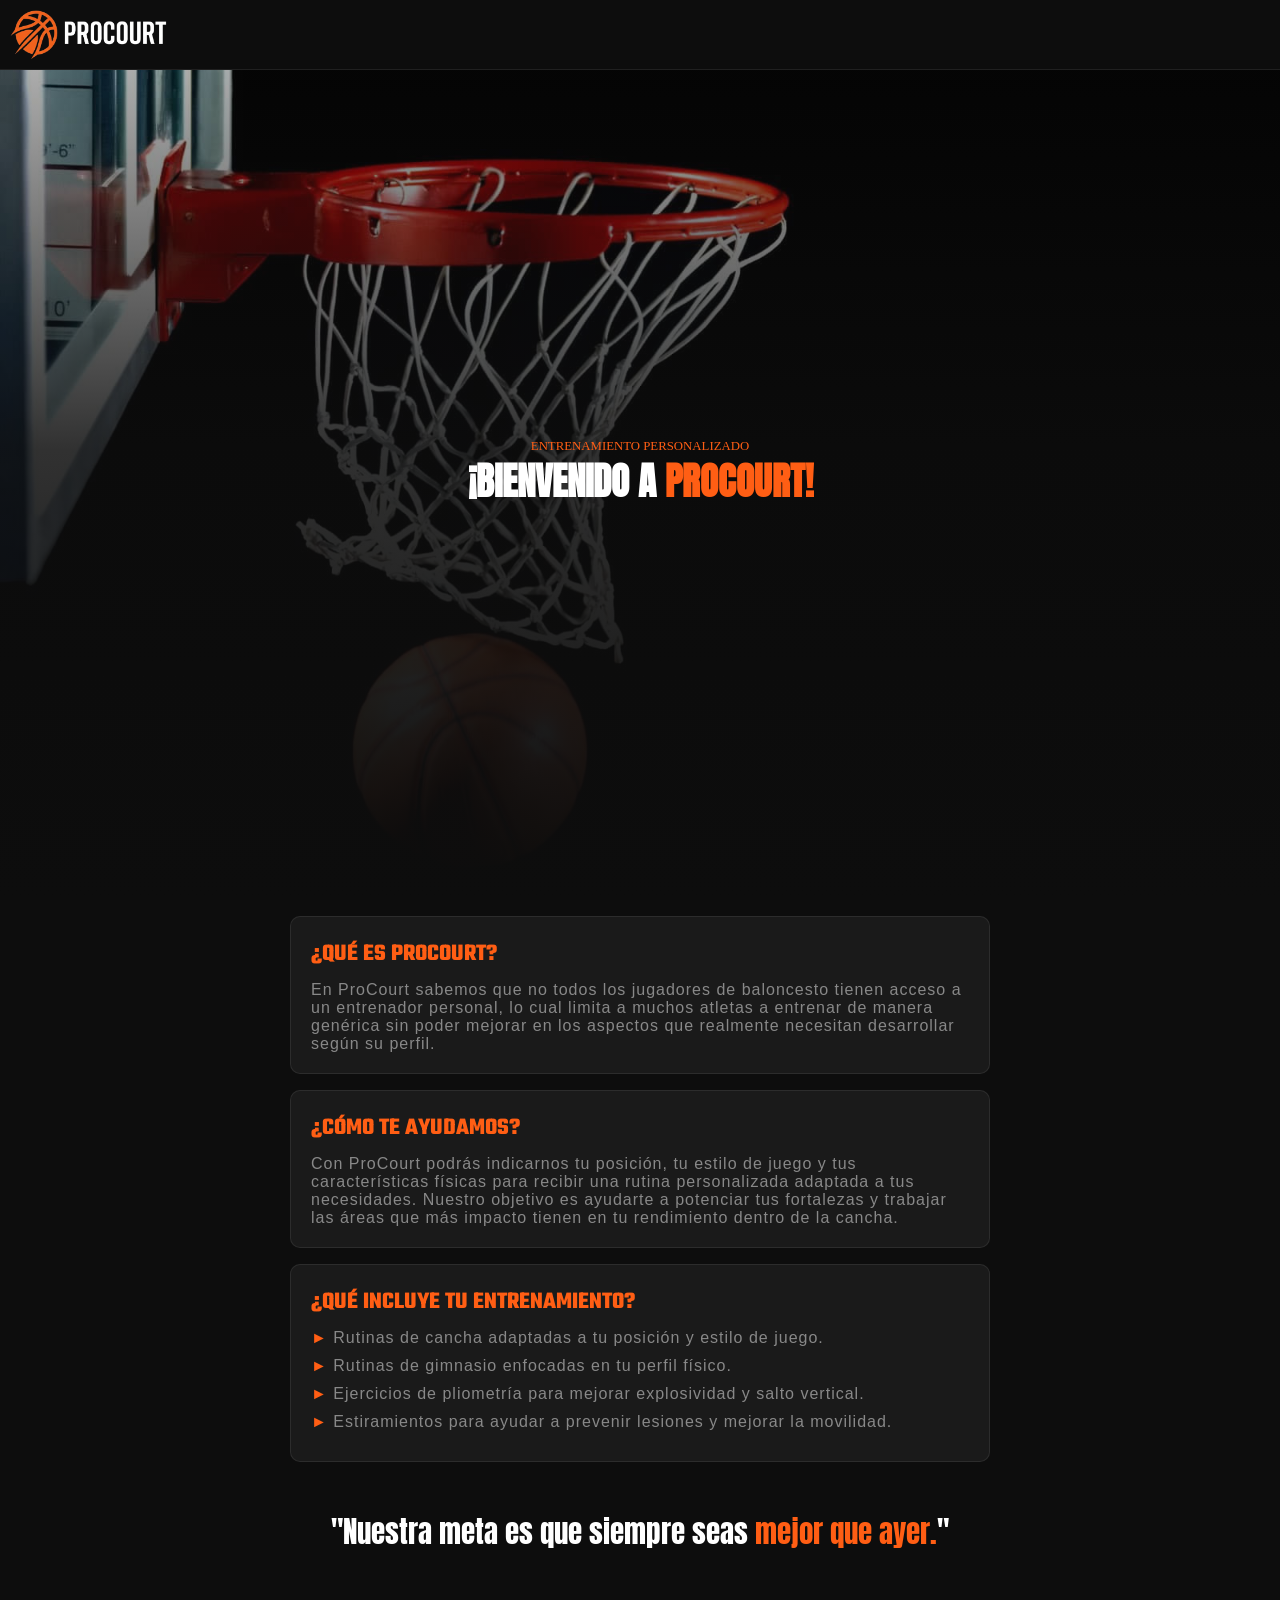
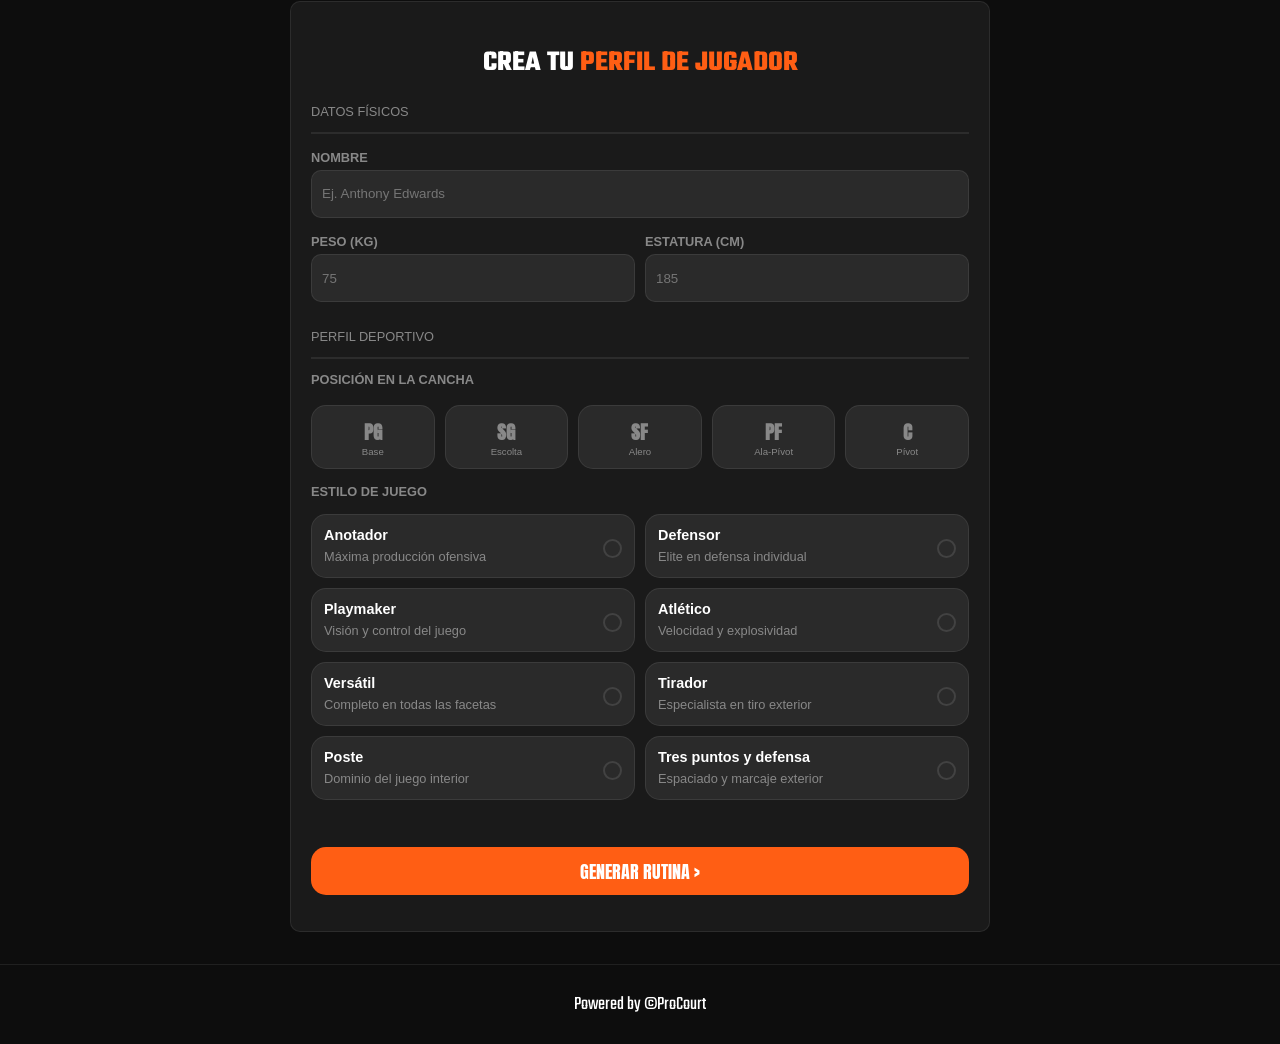
==== index.html @ b19e7643 "Feat: Diseño y responsive mejorado" ====
<!doctype html>
<html lang="es">
  <head>
    <meta charset="UTF-8" />
    <meta name="viewport" content="width=device-width, initial-scale=1.0" />
    <meta
      name="description"
      content="ProCourt genera rutinas personalizadas para jugadores de baloncesto según su posición, estilo de juego y características físicas."
    />
    <link rel="stylesheet" href="./css/styles.css" />
    <link rel="preconnect" href="https://fonts.googleapis.com" />
    <link rel="preconnect" href="https://fonts.gstatic.com" crossorigin />
    <link
      href="https://fonts.googleapis.com/css2?family=Anton&family=Poppins:wght@400;500;700&family=Teko:wght@500;700&display=swap"
      rel="stylesheet"
    />
    <title>ProCourt</title>
  </head>
  <body>
    <header>
      <a href="index.html"
        ><img
          src="./assets/Logo/ProCourtLogo.png"
          alt="Logo oficial de ProCourt"
          id="logo"
      /></a>
    </header>
    <main>
      <div class="hero">
        <span class="orange titulo">ENTRENAMIENTO PERSONALIZADO</span>
        <h1>¡BIENVENIDO A <span class="orange">PROCOURT!</span></h1>
      </div>
      <article class="caracteristicas">
        <h2 class="orange">¿QUÉ ES PROCOURT?</h2>
        <p>
          En ProCourt sabemos que no todos los jugadores de baloncesto tienen
          acceso a un entrenador personal, lo cual limita a muchos atletas a
          entrenar de manera genérica sin poder mejorar en los aspectos que
          realmente necesitan desarrollar según su perfil.
        </p>
      </article>
      <article class="caracteristicas">
        <h2 class="orange">¿CÓMO TE AYUDAMOS?</h2>
        <p>
          Con ProCourt podrás indicarnos tu posición, tu estilo de juego y tus
          características físicas para recibir una rutina personalizada adaptada
          a tus necesidades. Nuestro objetivo es ayudarte a potenciar tus
          fortalezas y trabajar las áreas que más impacto tienen en tu
          rendimiento dentro de la cancha.
        </p>
      </article>
      <article class="caracteristicas">
        <h2 class="orange">¿QUÉ INCLUYE TU ENTRENAMIENTO?</h2>
        <ul class="lista-ventajas">
          <li>Rutinas de cancha adaptadas a tu posición y estilo de juego.</li>
          <li>Rutinas de gimnasio enfocadas en tu perfil físico.</li>
          <li>
            Ejercicios de pliometría para mejorar explosividad y salto vertical.
          </li>
          <li>
            Estiramientos para ayudar a prevenir lesiones y mejorar la
            movilidad.
          </li>
        </ul>
      </article>
      <p class="frase-motivadora">
        "Nuestra meta es que siempre seas
        <span class="orange">mejor que ayer.</span>"
      </p>
      <form class="crear-perfil">
        <h3>CREA TU <span class="orange">PERFIL DE JUGADOR</span></h3>
        <p class="legend">DATOS FÍSICOS</p>
        <hr />
        <fieldset id="datos-fisicos">
          <label class="label-datos" id="nombre"
            ><span>NOMBRE</span>
            <input
              type="text"
              placeholder="Ej. Anthony Edwards"
              id="nombre_jugador"
              name="nombre_jugador"
              class="input-datos"
              required
          /></label>

          <label class="label-datos"
            ><span>PESO (KG)</span>
            <input
              type="number"
              placeholder="75"
              id="peso_jugador"
              name="peso_jugador"
              min="30"
              max="200"
              class="input-datos"
              required
          /></label>
          <label class="label-datos"
            ><span>ESTATURA (CM)</span>
            <input
              type="number"
              placeholder="185"
              id="estatura_jugador"
              name="estatura_jugador"
              min="130"
              max="250"
              class="input-datos"
              required
          /></label>
        </fieldset>
        <p class="legend">PERFIL DEPORTIVO</p>
        <hr />
        <fieldset id="perfil-deportivo">
          <legend class="label-datos">POSICIÓN EN LA CANCHA</legend>
          <div class="posiciones">
            <label class="posicion-input">
              <span class="iniciales">PG</span>
              <span class="nombre_posicion">Base</span>
              <input
                type="radio"
                name="posicion-cancha"
                id="base"
                value="base"
                required
              />
            </label>
            <label class="posicion-input">
              <span class="iniciales">SG</span>
              <span class="nombre_posicion">Escolta</span>
              <input
                type="radio"
                name="posicion-cancha"
                id="escolta"
                value="escolta"
              />
            </label>
            <label class="posicion-input">
              <span class="iniciales">SF</span>
              <span class="nombre_posicion">Alero</span>
              <input
                type="radio"
                name="posicion-cancha"
                id="alero"
                value="alero"
              />
            </label>
            <label class="posicion-input">
              <span class="iniciales">PF</span>
              <span class="nombre_posicion">Ala-Pívot</span>
              <input
                type="radio"
                name="posicion-cancha"
                id="ala-pivot"
                value="ala-pivot"
              />
            </label>
            <label class="posicion-input">
              <span class="iniciales">C</span>
              <span class="nombre_posicion">Pívot</span>
              <input
                type="radio"
                name="posicion-cancha"
                id="pivot"
                value="pivot"
              />
            </label>
          </div>

          <p class="label-datos">ESTILO DE JUEGO</p>
          <div class="estilo-juego">
            <label class="estilo-input">
              <span class="estilo">Anotador</span>
              <span class="descripcion_estilo">Máxima producción ofensiva</span>
              <input
                type="radio"
                name="estilo-jugador"
                id="anotador"
                value="anotador"
                required
              />
            </label>
            <label class="estilo-input">
              <span class="estilo">Defensor</span>
              <span class="descripcion_estilo"
                >Elite en defensa individual</span
              >
              <input
                type="radio"
                name="estilo-jugador"
                id="defensor"
                value="defensor"
              />
            </label>
            <label class="estilo-input">
              <span class="estilo">Playmaker</span>
              <span class="descripcion_estilo">Visión y control del juego</span>
              <input
                type="radio"
                name="estilo-jugador"
                id="playmaker"
                value="playmaker"
              />
            </label>
            <label class="estilo-input">
              <span class="estilo">Atlético</span>
              <span class="descripcion_estilo">Velocidad y explosividad</span>
              <input
                type="radio"
                name="estilo-jugador"
                id="atletico"
                value="atletico"
              />
            </label>
            <label class="estilo-input">
              <span class="estilo">Versátil</span>
              <span class="descripcion_estilo"
                >Completo en todas las facetas</span
              >
              <input
                type="radio"
                name="estilo-jugador"
                id="versatil"
                value="versatil"
              />
            </label>
            <label class="estilo-input">
              <span class="estilo">Tirador</span>
              <span class="descripcion_estilo"
                >Especialista en tiro exterior</span
              >
              <input
                type="radio"
                name="estilo-jugador"
                id="tirador"
                value="tirador"
              />
            </label>
            <label class="estilo-input">
              <span class="estilo">Poste</span>
              <span class="descripcion_estilo">Dominio del juego interior</span>
              <input
                type="radio"
                name="estilo-jugador"
                id="poste"
                value="poste"
              />
            </label>
            <label class="estilo-input">
              <span class="estilo">Tres puntos y defensa</span>
              <span class="descripcion_estilo"
                >Espaciado y marcaje exterior</span
              >
              <input
                type="radio"
                name="estilo-jugador"
                id="tripleydef"
                value="tripleydef"
              />
            </label>
          </div>
        </fieldset>
        <button class="submit-btn" type="submit">GENERAR RUTINA ></button>
      </form>
    </main>
    <footer>
      <span id="copy">Powered by &copy;ProCourt</span>
    </footer>
  </body>
</html>
---- css/styles.css ----
*{
    box-sizing: border-box;
    margin: 0;
    padding: 0;
}
:root{
    --naranja: #FF5E14;
    --tarjetas-fondos: #1A1A1A;
    --color-texto: #888888;
    --color-fondo: #0D0D0D;
    --color-bordes: rgba(255, 255, 255, 0.08);
    --color-sombras: rgba(194, 60, 0, 0.35);
    --color-borde-naranja: #C23C00;
    --fondo-inputs: #2A2A2A;
    --fonts-titulos: "Anton", sans-serif;
    --borde-redondeado: 10px;
    --borde-redondeado-inputs: 15px;
    --fonts-subtitulos: "Teko", sans-serif;
    --fonts-textos: Arial, sans-serif;
    --input-seleccionado: rgba(194, 60, 0, 0.1);
}
body{
    background: var(--color-fondo);
}
header{
    height: 70px;
    padding: 10px;
    border-bottom: 1px solid var(--color-bordes);
    display: flex;
    position: fixed;
    background: var(--color-fondo);
    width: 100vw;
    z-index: 100;
}
#logo{
    height: 100%;
}
.orange{
    color: var(--naranja);
}
.titulo{
    margin-top: 3rem;
    display: block;
    font-size: 0.8rem;
    text-align: center;
}
.hero{
    height: 100vh;
    background:
        linear-gradient(
            to bottom,
            rgba(13,13,13,.25),
            rgba(13,13,13,.85),
            #0D0D0D
        ),
        url("../assets/Fondo/fondo.jpg");
    background-size:cover;
    background-position:center;
    background-repeat:no-repeat;
    display:flex;
    justify-content: center;
    align-items:center;
    flex-flow: column;
    border: none;
}
h1{
    font-family: var(--fonts-titulos);
    color: white;
    font-size: 2.3rem;
}
.caracteristicas, .crear-perfil{
    width: 90vw;
    height: auto;
    padding: 20px;
    background: var(--tarjetas-fondos);
    margin: 1rem auto;
    border-radius: var(--borde-redondeado);
    border: 1px solid var(--color-bordes);
    color: var(--color-texto);
}
.caracteristicas p, li{
    letter-spacing: 1px;
    font-family: var(--fonts-textos);
}
.crear-perfil{
    margin-bottom: 2rem;
}
h2, h3{
    font-family: var(--fonts-subtitulos);
    margin-bottom: 10px;
    color: white;
}
.lista-ventajas{
    list-style: none;
}
.lista-ventajas li{
    margin: 10px auto;
}
.lista-ventajas li::before{
    content: " ► ";
    color: var(--naranja);
}
.frase-motivadora{
    font-family: var(--fonts-titulos);
    color: white;
    text-align: center;
    font-size: 1.8rem;
    margin: 3rem auto;
}
form h3{
    margin: 20px auto;
    font-size: 1.8rem;
    text-align: center;
}
form{
    font-family: var(--fonts-textos);
}
.legend{
    font-size: 0.8rem;
}
hr{
    border: 0.3px solid var(--color-bordes);
    margin: 0.8rem 0;
}
#datos-fisicos{
    border: none;
    display: grid;
    grid-template-columns: repeat(2, 1fr);
    gap: 10px;
    margin-bottom: 1.5rem;
}
.label-datos{
    display: flex;
    flex-flow: column;
    gap: 5px;
    margin: 0.2rem 0;
}
#nombre{
    grid-column: 1/-1;
}
.label-datos span, .label-datos{
    font-weight: bold;
    font-size: 0.8rem;
}
.input-datos{
    height:3rem;
    padding: 10px;
    border-radius: var(--borde-redondeado);
    background: var(--fondo-inputs);
    border: 1px solid var(--color-bordes);
}
.input-datos:focus{
    border: 1.5px solid var(--color-borde-naranja);
    outline: none;
    box-shadow: 0 0 15px var(--color-sombras);
}
#perfil-deportivo{
    border: none;
}
.posiciones{
    display: grid;
    grid-template-columns: repeat(5, 1fr);
    gap: 10px;
    margin: 15px 0;
}
.posicion-input{
    display: flex;
    flex-flow: column nowrap;
    height: 4rem;
    background: var(--fondo-inputs);
    justify-content: center;
    align-items: center;
    border-radius: var(--borde-redondeado-inputs);
    border: 1px solid var(--color-bordes);
    cursor: pointer;
}
.posicion-input:has(input:checked){
    color: var(--naranja);
    background: var(--input-seleccionado);
    border: 1px solid var(--color-borde-naranja);
    transition: background 0.3s, color 0.3s, box-shadow 0.3s;
}
.posicion-input input, .estilo-input input{
    position: absolute;
    top: 0;
    left: 0;
    width: 100%;
    height: 100%;
    appearance: none;
    -webkit-appearance: none;
    -moz-appearance: none;
    border: none;
    outline: none;
    background: transparent;
    box-shadow: none;
    margin: 0;
    padding: 0;
    cursor: pointer;
}
.iniciales{
    font-family: var(--fonts-titulos);
    font-weight: bold;
    font-size: 1.2rem;
}
.nombre_posicion{
    font-size: 0.6rem;
}
.estilo-juego{
    margin: 15px 0;
    display: grid;
    grid-template-columns: 1fr;
    gap: 10px;
}
@media (hover:hover) and (pointer: fine){
    .posicion-input:hover{
        border: 1px solid var(--color-borde-naranja);
        box-shadow: 0 0 15px var(--color-sombras);
    }
    .estilo-input:hover{
        border: 1px solid var(--color-borde-naranja);
        box-shadow: 0 0 15px var(--color-sombras);
    }
    .submit-btn:hover{
        transform: translateY(-3px);
        box-shadow: 0 0 30px var(--color-sombras);
    }
    .submit-btn:disabled{
        opacity:.5;
        cursor:not-allowed;
        box-shadow:none;
    }
}
.estilo-input{
    height: 4rem;
    display: flex;
    flex-flow: column;
    padding: 12px;
    background: var(--fondo-inputs);
    border-radius: var(--borde-redondeado-inputs);
    border: 1px solid var(--color-bordes);
    position: relative;
}
.estilo-input::after{
    content: "";
    position: absolute;
    align-self: flex-end;
    top: 38%;
    width: 15px;
    height: 15px;
    background: transparent;
    border: 2px solid #424242;
    border-radius: 50%;
}
.estilo-input:has(input:checked)::after{
    content: "";
    width: 10px;
    height: 10px;
    background: radial-gradient(white, var(--naranja) );
    border-radius: 50%;
    border: 5px solid var(--naranja);
}
.estilo-input:has(input:checked){
    background: var(--input-seleccionado);
    border: 1px solid var(--color-borde-naranja);
    .estilo{
        color: var(--naranja);
    }
    transition: background 0.3s, color 0.3s, border 0.3s;
}
.estilo{
    color: white;
    font-weight: bold;
    margin-bottom: 6px;
    font-size: 0.9rem;
}
.descripcion_estilo{
    font-size: 0.8rem;
}
.submit-btn{
    margin: 2rem 0 1rem;
    width: 100%;
    height: 3rem;
    border-radius: var(--borde-redondeado-inputs);
    background: var(--naranja);
    outline: none;
    border: none;
    font-family: var(--fonts-titulos);
    font-size: 1.1rem;
    color: white;
    transition: transform 0.3s, box-shadow 0.3s;
}
.submit-btn:active{
    background-color: var(--color-sombras);
    transform: scale(0.98);
    box-shadow: 0 0 50px var(--color-sombras);
}
.submit-btn:focus-visible{
    outline:2px solid #FF5E14;
    outline-offset:2px;
}
footer{
    height: 5rem;
    display: flex;
    border-top: 1px solid var(--color-bordes);
    justify-content: center;
    align-items: center;
    color: white;
    font-family: var(--fonts-subtitulos);
    font-size: 1.2rem;
}
@media (max-width: 395px){
    form h3{
        font-size: 1.6rem;
    }
}
@media (min-width: 768px){
    .estilo-juego{
        grid-template-columns: repeat(2, 1fr);
    }
}
@media (min-width: 1024px){
    .caracteristicas, .crear-perfil{
        width: min(90%, 700px);
    }
}
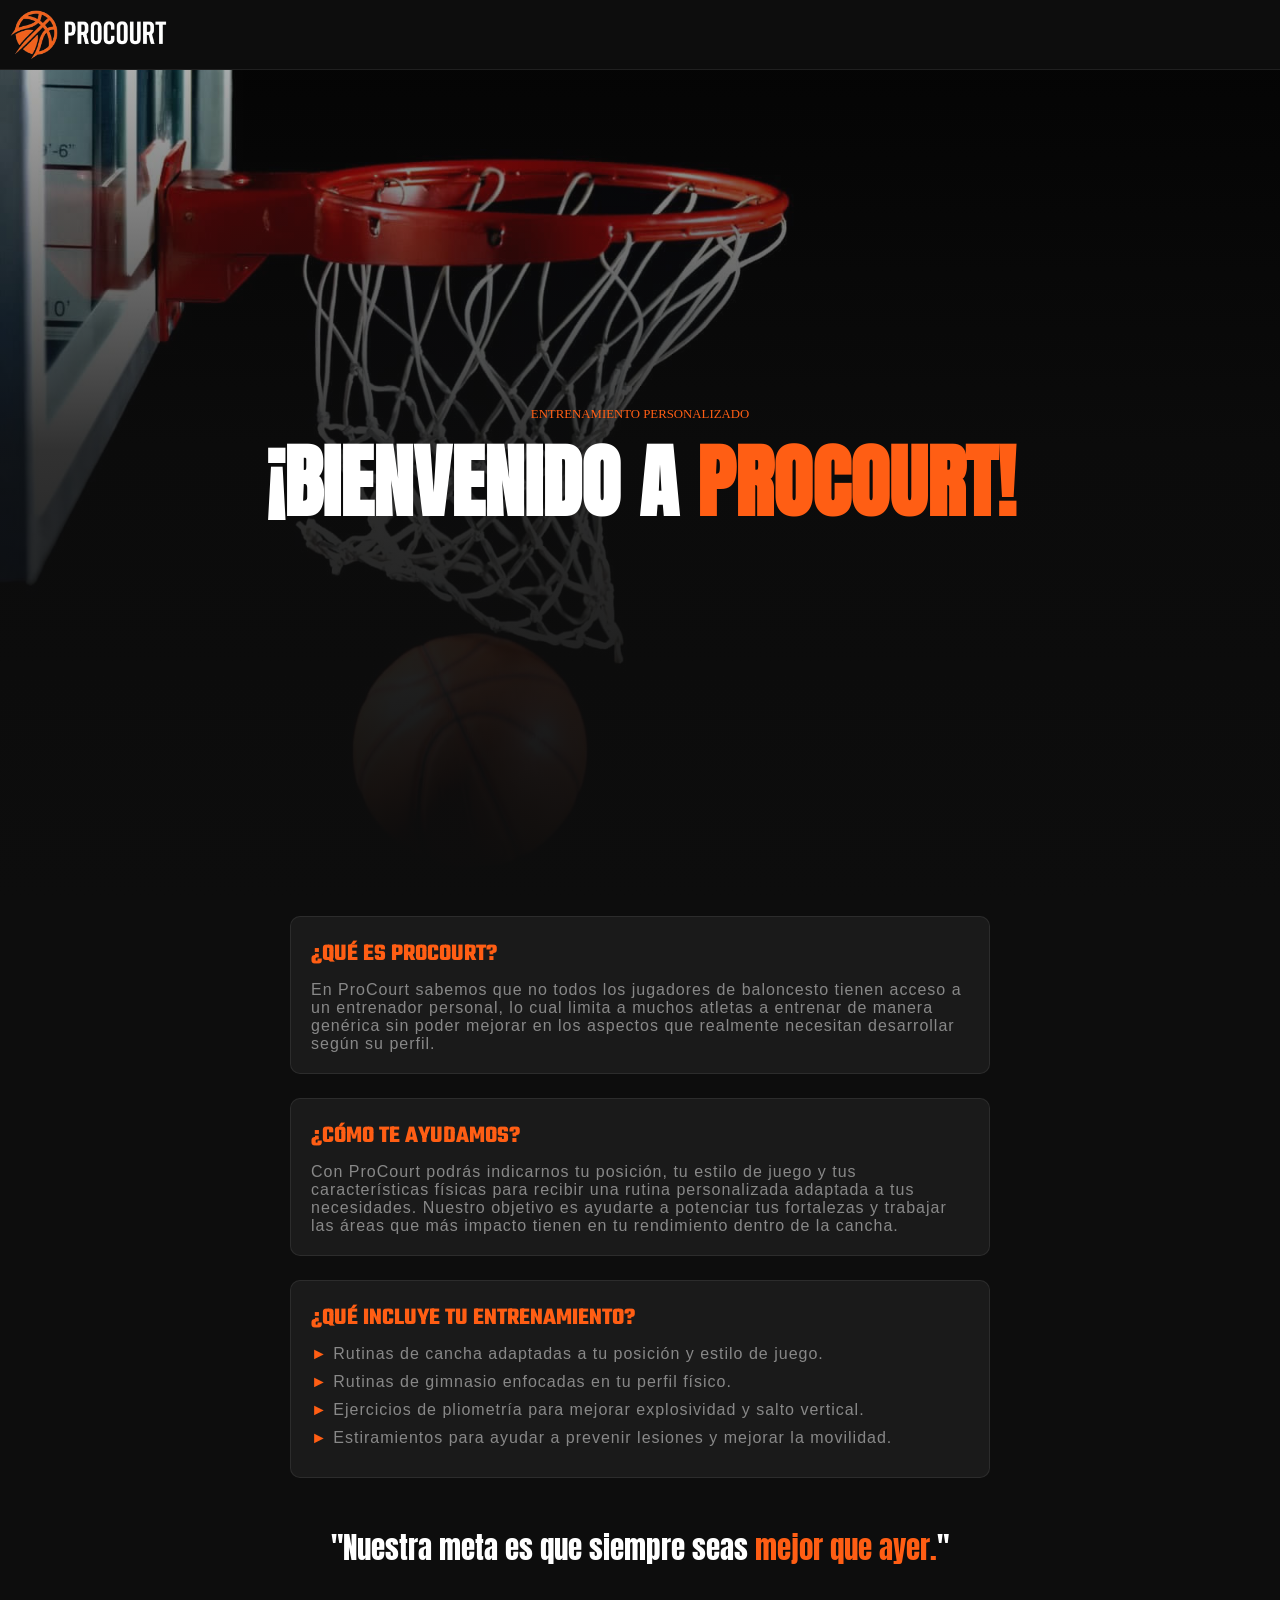
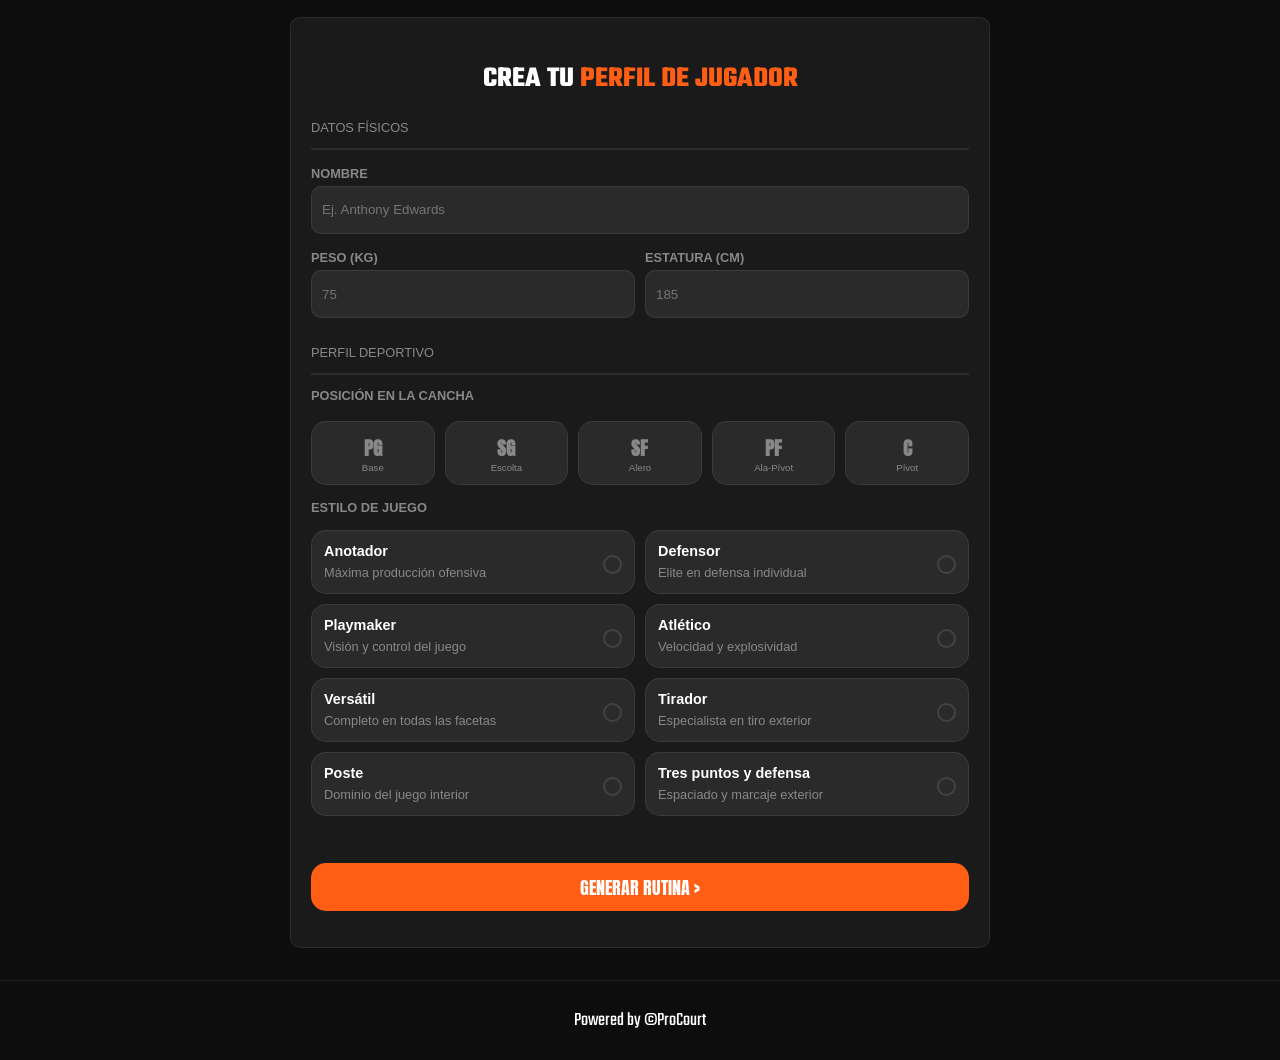
==== commit 1b743cd2: "Bug fix" ====
--- a/index.html
+++ b/index.html
@@ -266,4 +266,4 @@
       <span id="copy">Powered by &copy;ProCourt</span>
     </footer>
   </body>
-</html>
+</html>
--- a/css/styles.css
+++ b/css/styles.css
@@ -73,7 +73,7 @@
     height: auto;
     padding: 20px;
     background: var(--tarjetas-fondos);
-    margin: 1rem auto;
+    margin: 1rem auto 1.5rem;
     border-radius: var(--borde-redondeado);
     border: 1px solid var(--color-bordes);
     color: var(--color-texto);
@@ -173,6 +173,7 @@
     border-radius: var(--borde-redondeado-inputs);
     border: 1px solid var(--color-bordes);
     cursor: pointer;
+    position: relative;
 }
 .posicion-input:has(input:checked){
     color: var(--naranja);
@@ -185,7 +186,7 @@
     top: 0;
     left: 0;
     width: 100%;
-    height: 100%;
+    height: 4rem;
     appearance: none;
     -webkit-appearance: none;
     -moz-appearance: none;
@@ -322,4 +323,7 @@
     .caracteristicas, .crear-perfil{
         width: min(90%, 700px);
     }
+    h1{
+        font-size: 5rem;
+    }
 }
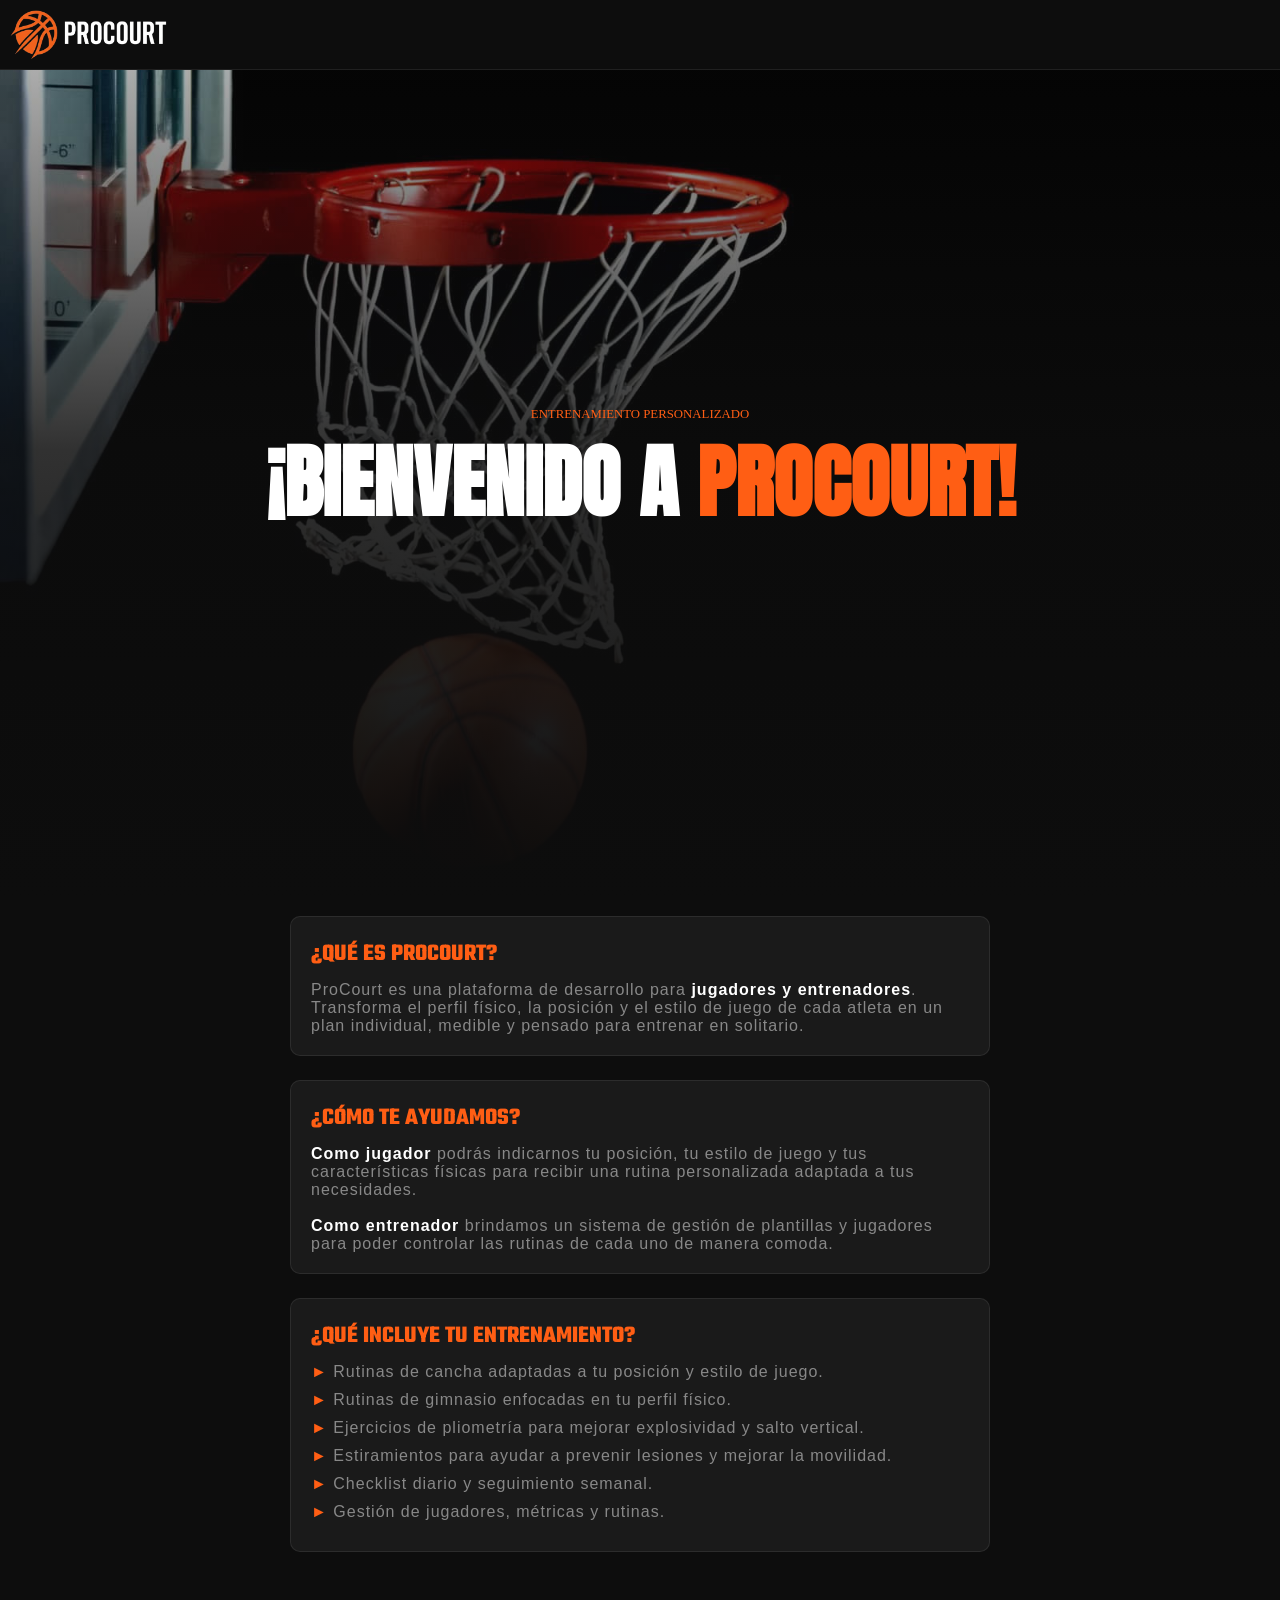
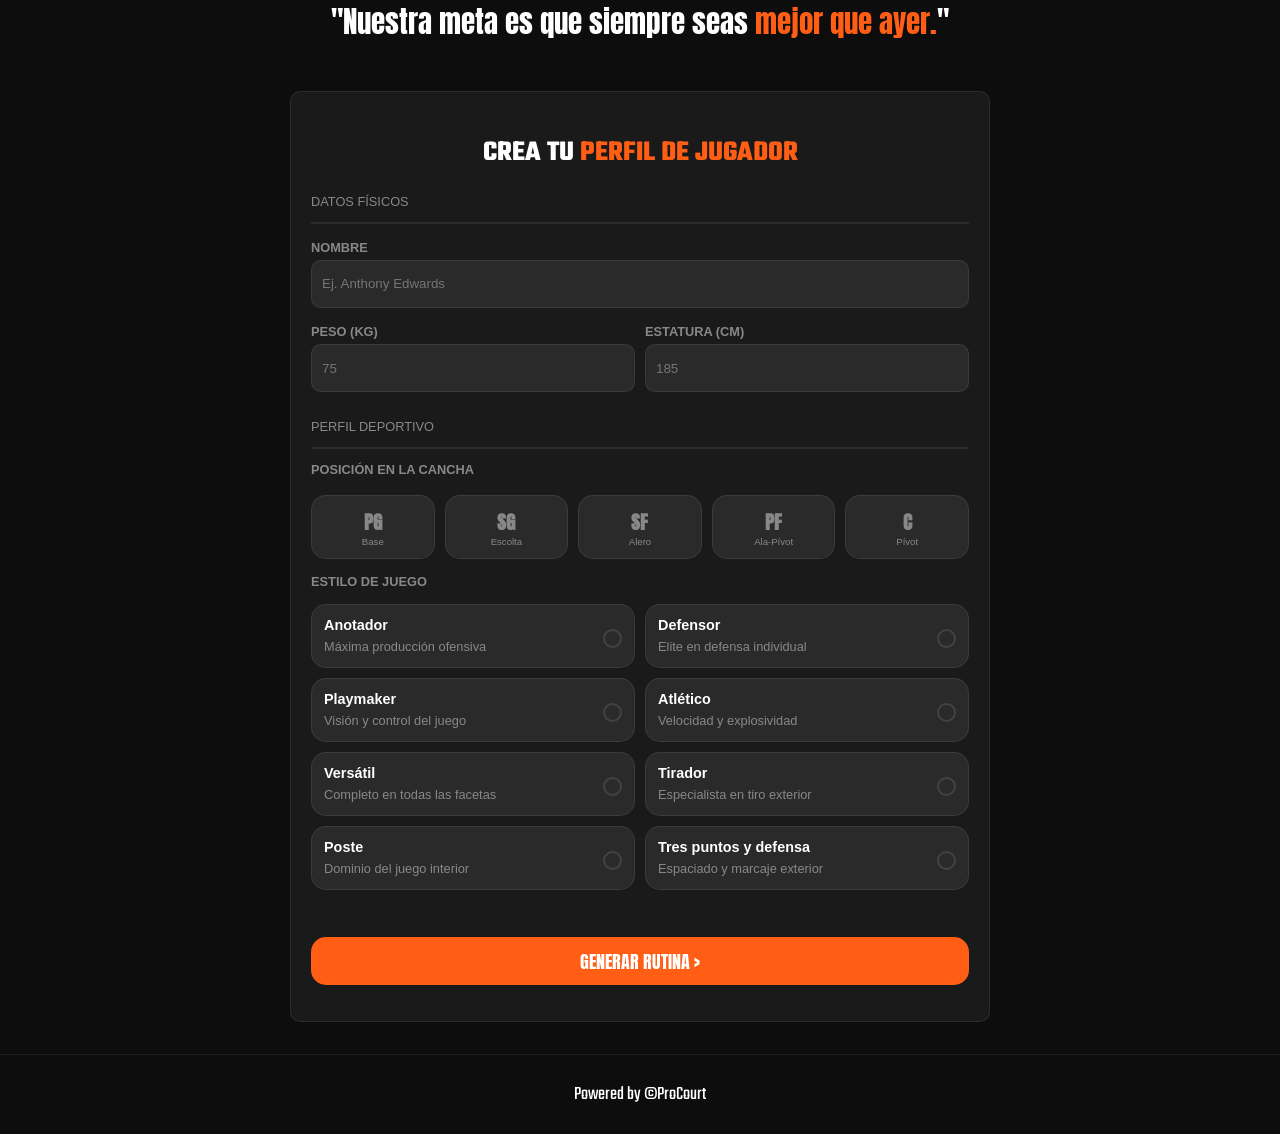
==== commit b4d7ef4e: "Cambios menores" ====
--- a/index.html
+++ b/index.html
@@ -33,20 +33,18 @@
       <article class="caracteristicas">
         <h2 class="orange">¿QUÉ ES PROCOURT?</h2>
         <p>
-          En ProCourt sabemos que no todos los jugadores de baloncesto tienen
-          acceso a un entrenador personal, lo cual limita a muchos atletas a
-          entrenar de manera genérica sin poder mejorar en los aspectos que
-          realmente necesitan desarrollar según su perfil.
+          ProCourt es una plataforma de desarrollo para <strong class="white">jugadores y entrenadores</strong>. Transforma el perfil físico, la posición y el estilo de juego de cada atleta en un plan individual, medible y pensado para entrenar en solitario.
         </p>
       </article>
       <article class="caracteristicas">
         <h2 class="orange">¿CÓMO TE AYUDAMOS?</h2>
         <p>
-          Con ProCourt podrás indicarnos tu posición, tu estilo de juego y tus
+          <strong class="white">Como jugador</strong> podrás indicarnos tu posición, tu estilo de juego y tus
           características físicas para recibir una rutina personalizada adaptada
-          a tus necesidades. Nuestro objetivo es ayudarte a potenciar tus
-          fortalezas y trabajar las áreas que más impacto tienen en tu
-          rendimiento dentro de la cancha.
+          a tus necesidades.
+          <br>
+          <br>
+          <strong class="white">Como entrenador</strong> brindamos un sistema de gestión de plantillas y jugadores para poder controlar las rutinas de cada uno de manera comoda.
         </p>
       </article>
       <article class="caracteristicas">
@@ -60,6 +58,12 @@
           <li>
             Estiramientos para ayudar a prevenir lesiones y mejorar la
             movilidad.
+          </li>
+          <li>
+            Checklist diario y seguimiento semanal.
+          </li>
+          <li>
+            Gestión de jugadores, métricas y rutinas.
           </li>
         </ul>
       </article>
--- a/css/styles.css
+++ b/css/styles.css
@@ -32,11 +32,22 @@
     width: 100vw;
     z-index: 100;
 }
+input::-webkit-outer-spin-button,input::-webkit-inner-spin-button{
+    -webkit-appearance:none;
+    margin:0;
+}
+    
+input[type=number]{
+    -moz-appearance:textfield;
+}
 #logo{
     height: 100%;
 }
 .orange{
     color: var(--naranja);
+}
+.white{
+    color: white;
 }
 .titulo{
     margin-top: 3rem;
@@ -148,6 +159,7 @@
     border-radius: var(--borde-redondeado);
     background: var(--fondo-inputs);
     border: 1px solid var(--color-bordes);
+    color: white;
 }
 .input-datos:focus{
     border: 1.5px solid var(--color-borde-naranja);
@@ -326,4 +338,4 @@
     h1{
         font-size: 5rem;
     }
-}+}
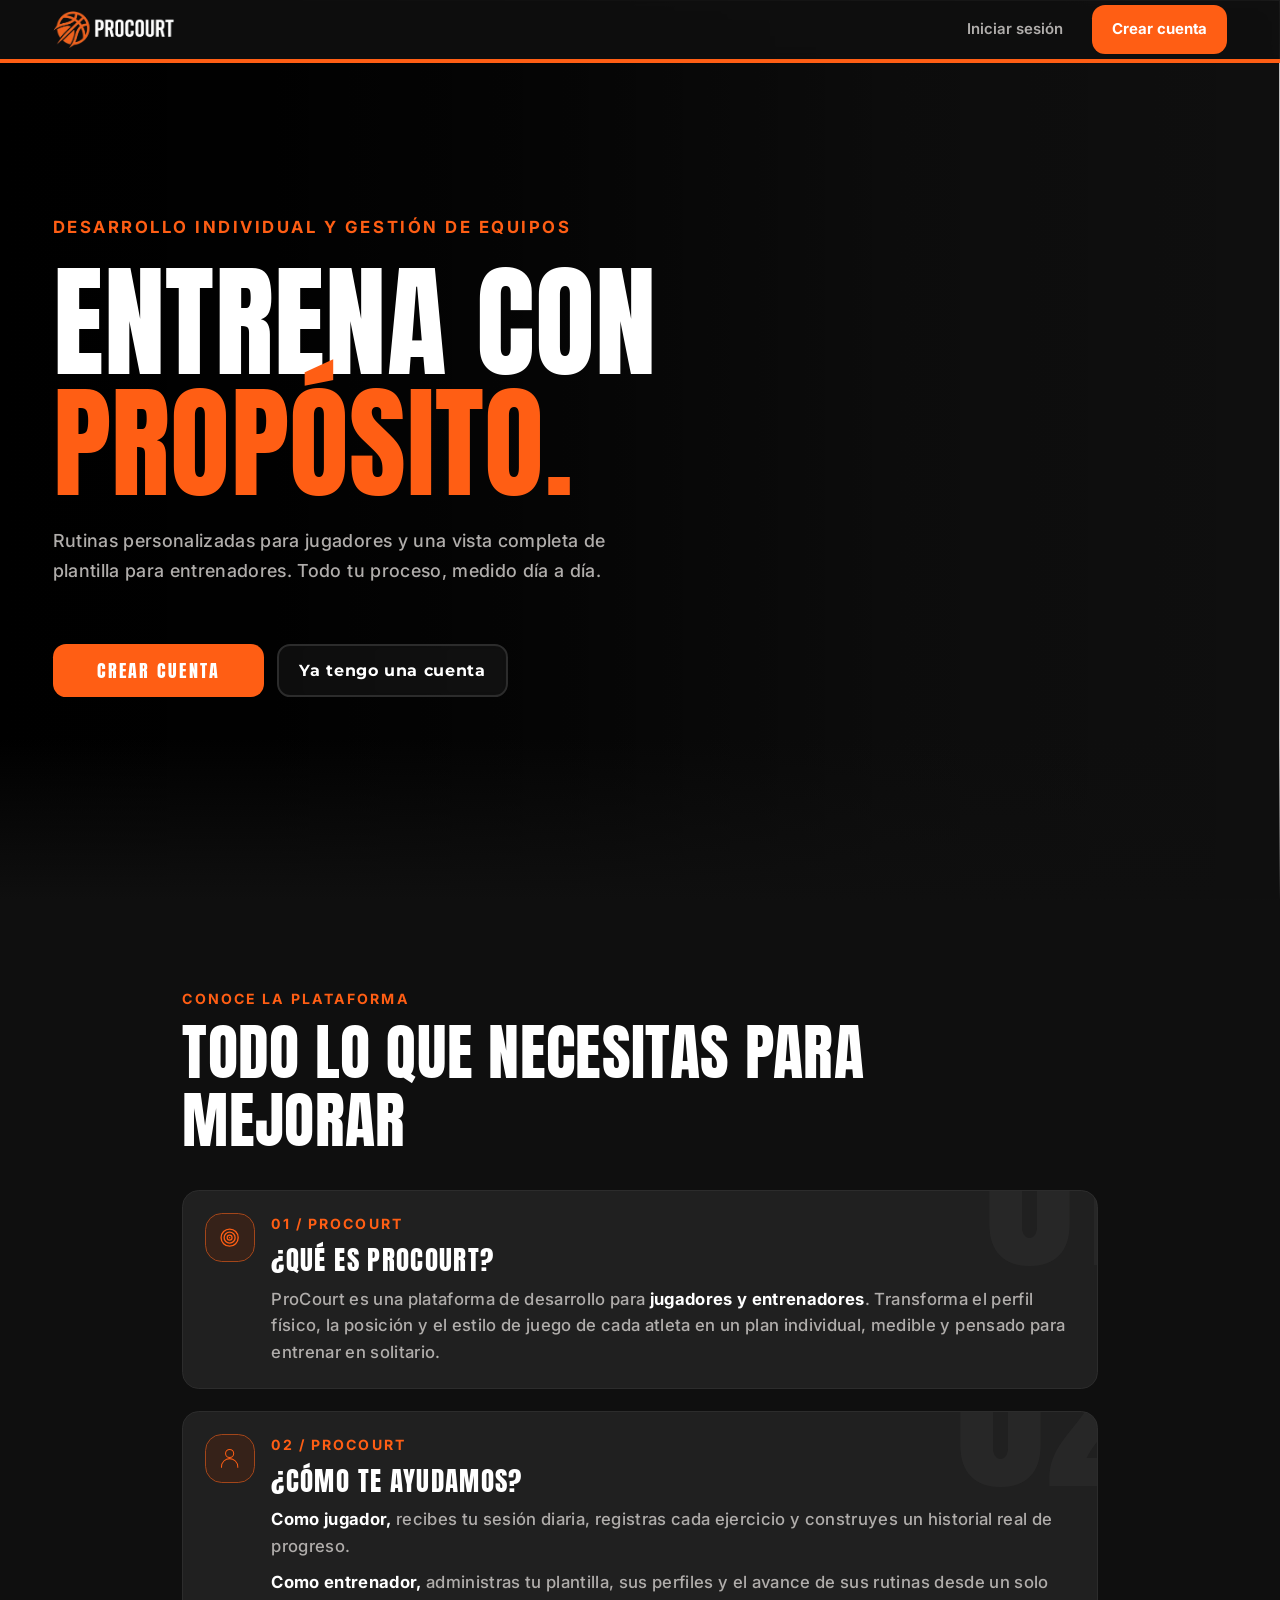
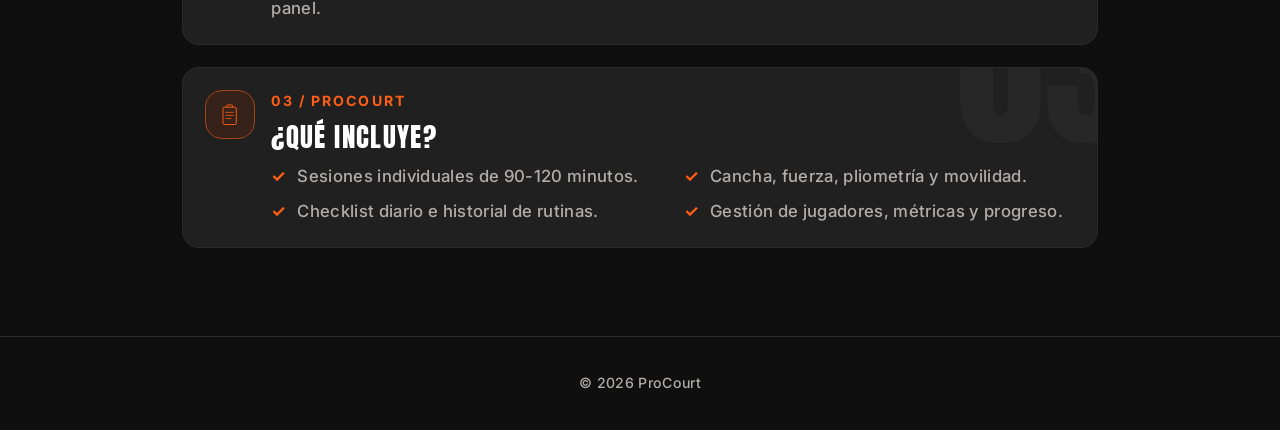
==== commit f0bbb771: "ProCourt rehecho" ====
--- a/index.html
+++ b/index.html
@@ -5,269 +5,201 @@
     <meta name="viewport" content="width=device-width, initial-scale=1.0" />
     <meta
       name="description"
-      content="ProCourt genera rutinas personalizadas para jugadores de baloncesto según su posición, estilo de juego y características físicas."
+      content="ProCourt: rutinas personalizadas para jugadores de baloncesto y gestión de plantilla para entrenadores."
     />
-    <link rel="stylesheet" href="./css/styles.css" />
+    <meta name="theme-color" content="#0f0f0f" />
+    <title>ProCourt</title>
+
+    <!-- Agrega aquí tu favicon cuando lo tengas:
+    <link rel="icon" href="./assets/Logo/favicon.png" /> -->
+
     <link rel="preconnect" href="https://fonts.googleapis.com" />
     <link rel="preconnect" href="https://fonts.gstatic.com" crossorigin />
     <link
-      href="https://fonts.googleapis.com/css2?family=Anton&family=Poppins:wght@400;500;700&family=Teko:wght@500;700&display=swap"
+      href="https://fonts.googleapis.com/css2?family=Anton&family=Inter:wght@500;600;700&family=Montserrat:wght@700&display=swap"
       rel="stylesheet"
     />
-    <title>ProCourt</title>
+    <link rel="stylesheet" href="./css/styles.css" />
   </head>
   <body>
-    <header>
-      <a href="index.html"
-        ><img
-          src="./assets/Logo/ProCourtLogo.png"
-          alt="Logo oficial de ProCourt"
-          id="logo"
-      /></a>
+    <header class="sitio-header">
+      <div class="contenedor header-interno">
+        <a href="./" class="logo-enlace" aria-label="ProCourt, inicio">
+          <!-- Cuando puedas, agrega width y height reales del archivo para evitar saltos al cargar -->
+          <img
+            src="./assets/Logo/ProCourtLogo.png"
+            alt="Logo de ProCourt"
+            class="logo"
+          />
+        </a>
+        <nav class="header-acciones" aria-label="Cuenta">
+          <button type="button" class="btn btn-enlace">Iniciar sesión</button>
+          <button type="button" class="btn btn-primario">Crear cuenta</button>
+        </nav>
+      </div>
     </header>
+
     <main>
-      <div class="hero">
-        <span class="orange titulo">ENTRENAMIENTO PERSONALIZADO</span>
-        <h1>¡BIENVENIDO A <span class="orange">PROCOURT!</span></h1>
-      </div>
-      <article class="caracteristicas">
-        <h2 class="orange">¿QUÉ ES PROCOURT?</h2>
-        <p>
-          ProCourt es una plataforma de desarrollo para <strong class="white">jugadores y entrenadores</strong>. Transforma el perfil físico, la posición y el estilo de juego de cada atleta en un plan individual, medible y pensado para entrenar en solitario.
-        </p>
-      </article>
-      <article class="caracteristicas">
-        <h2 class="orange">¿CÓMO TE AYUDAMOS?</h2>
-        <p>
-          <strong class="white">Como jugador</strong> podrás indicarnos tu posición, tu estilo de juego y tus
-          características físicas para recibir una rutina personalizada adaptada
-          a tus necesidades.
-          <br>
-          <br>
-          <strong class="white">Como entrenador</strong> brindamos un sistema de gestión de plantillas y jugadores para poder controlar las rutinas de cada uno de manera comoda.
-        </p>
-      </article>
-      <article class="caracteristicas">
-        <h2 class="orange">¿QUÉ INCLUYE TU ENTRENAMIENTO?</h2>
-        <ul class="lista-ventajas">
-          <li>Rutinas de cancha adaptadas a tu posición y estilo de juego.</li>
-          <li>Rutinas de gimnasio enfocadas en tu perfil físico.</li>
-          <li>
-            Ejercicios de pliometría para mejorar explosividad y salto vertical.
-          </li>
-          <li>
-            Estiramientos para ayudar a prevenir lesiones y mejorar la
-            movilidad.
-          </li>
-          <li>
-            Checklist diario y seguimiento semanal.
-          </li>
-          <li>
-            Gestión de jugadores, métricas y rutinas.
-          </li>
-        </ul>
-      </article>
-      <p class="frase-motivadora">
-        "Nuestra meta es que siempre seas
-        <span class="orange">mejor que ayer.</span>"
-      </p>
-      <form class="crear-perfil">
-        <h3>CREA TU <span class="orange">PERFIL DE JUGADOR</span></h3>
-        <p class="legend">DATOS FÍSICOS</p>
-        <hr />
-        <fieldset id="datos-fisicos">
-          <label class="label-datos" id="nombre"
-            ><span>NOMBRE</span>
-            <input
-              type="text"
-              placeholder="Ej. Anthony Edwards"
-              id="nombre_jugador"
-              name="nombre_jugador"
-              class="input-datos"
-              required
-          /></label>
-
-          <label class="label-datos"
-            ><span>PESO (KG)</span>
-            <input
-              type="number"
-              placeholder="75"
-              id="peso_jugador"
-              name="peso_jugador"
-              min="30"
-              max="200"
-              class="input-datos"
-              required
-          /></label>
-          <label class="label-datos"
-            ><span>ESTATURA (CM)</span>
-            <input
-              type="number"
-              placeholder="185"
-              id="estatura_jugador"
-              name="estatura_jugador"
-              min="130"
-              max="250"
-              class="input-datos"
-              required
-          /></label>
-        </fieldset>
-        <p class="legend">PERFIL DEPORTIVO</p>
-        <hr />
-        <fieldset id="perfil-deportivo">
-          <legend class="label-datos">POSICIÓN EN LA CANCHA</legend>
-          <div class="posiciones">
-            <label class="posicion-input">
-              <span class="iniciales">PG</span>
-              <span class="nombre_posicion">Base</span>
-              <input
-                type="radio"
-                name="posicion-cancha"
-                id="base"
-                value="base"
-                required
-              />
-            </label>
-            <label class="posicion-input">
-              <span class="iniciales">SG</span>
-              <span class="nombre_posicion">Escolta</span>
-              <input
-                type="radio"
-                name="posicion-cancha"
-                id="escolta"
-                value="escolta"
-              />
-            </label>
-            <label class="posicion-input">
-              <span class="iniciales">SF</span>
-              <span class="nombre_posicion">Alero</span>
-              <input
-                type="radio"
-                name="posicion-cancha"
-                id="alero"
-                value="alero"
-              />
-            </label>
-            <label class="posicion-input">
-              <span class="iniciales">PF</span>
-              <span class="nombre_posicion">Ala-Pívot</span>
-              <input
-                type="radio"
-                name="posicion-cancha"
-                id="ala-pivot"
-                value="ala-pivot"
-              />
-            </label>
-            <label class="posicion-input">
-              <span class="iniciales">C</span>
-              <span class="nombre_posicion">Pívot</span>
-              <input
-                type="radio"
-                name="posicion-cancha"
-                id="pivot"
-                value="pivot"
-              />
-            </label>
+      <section class="hero">
+        <img
+          src="./assets/Fondo/Fondo.jpg"
+          alt=""
+          aria-hidden="true"
+          class="hero-fondo"
+          fetchpriority="high"
+          decoding="async"
+        />
+        <div class="contenedor hero-contenido">
+          <p class="etiqueta">DESARROLLO INDIVIDUAL Y GESTIÓN DE EQUIPOS</p>
+          <h1 class="hero-titulo">
+            ENTRENA CON <br /><span class="acento">PROPÓSITO.</span>
+          </h1>
+          <p class="hero-texto">
+            Rutinas personalizadas para jugadores y una vista completa de
+            plantilla para entrenadores. Todo tu proceso, medido día a día.
+          </p>
+          <div class="hero-acciones">
+            <button type="button" class="btn btn-grande btn-cta">
+              CREAR CUENTA
+            </button>
+            <button type="button" class="btn btn-secundario btn-grande">
+              Ya tengo una cuenta
+            </button>
           </div>
-
-          <p class="label-datos">ESTILO DE JUEGO</p>
-          <div class="estilo-juego">
-            <label class="estilo-input">
-              <span class="estilo">Anotador</span>
-              <span class="descripcion_estilo">Máxima producción ofensiva</span>
-              <input
-                type="radio"
-                name="estilo-jugador"
-                id="anotador"
-                value="anotador"
-                required
-              />
-            </label>
-            <label class="estilo-input">
-              <span class="estilo">Defensor</span>
-              <span class="descripcion_estilo"
-                >Elite en defensa individual</span
-              >
-              <input
-                type="radio"
-                name="estilo-jugador"
-                id="defensor"
-                value="defensor"
-              />
-            </label>
-            <label class="estilo-input">
-              <span class="estilo">Playmaker</span>
-              <span class="descripcion_estilo">Visión y control del juego</span>
-              <input
-                type="radio"
-                name="estilo-jugador"
-                id="playmaker"
-                value="playmaker"
-              />
-            </label>
-            <label class="estilo-input">
-              <span class="estilo">Atlético</span>
-              <span class="descripcion_estilo">Velocidad y explosividad</span>
-              <input
-                type="radio"
-                name="estilo-jugador"
-                id="atletico"
-                value="atletico"
-              />
-            </label>
-            <label class="estilo-input">
-              <span class="estilo">Versátil</span>
-              <span class="descripcion_estilo"
-                >Completo en todas las facetas</span
-              >
-              <input
-                type="radio"
-                name="estilo-jugador"
-                id="versatil"
-                value="versatil"
-              />
-            </label>
-            <label class="estilo-input">
-              <span class="estilo">Tirador</span>
-              <span class="descripcion_estilo"
-                >Especialista en tiro exterior</span
-              >
-              <input
-                type="radio"
-                name="estilo-jugador"
-                id="tirador"
-                value="tirador"
-              />
-            </label>
-            <label class="estilo-input">
-              <span class="estilo">Poste</span>
-              <span class="descripcion_estilo">Dominio del juego interior</span>
-              <input
-                type="radio"
-                name="estilo-jugador"
-                id="poste"
-                value="poste"
-              />
-            </label>
-            <label class="estilo-input">
-              <span class="estilo">Tres puntos y defensa</span>
-              <span class="descripcion_estilo"
-                >Espaciado y marcaje exterior</span
-              >
-              <input
-                type="radio"
-                name="estilo-jugador"
-                id="tripleydef"
-                value="tripleydef"
-              />
-            </label>
-          </div>
-        </fieldset>
-        <button class="submit-btn" type="submit">GENERAR RUTINA ></button>
-      </form>
+        </div>
+      </section>
+
+      <section class="plataforma" aria-labelledby="titulo-plataforma">
+        <p class="etiqueta">CONOCE LA PLATAFORMA</p>
+        <h2 class="plataforma-titulo" id="titulo-plataforma">
+          TODO LO QUE NECESITAS PARA MEJORAR
+        </h2>
+
+        <div class="tarjetas">
+          <article class="tarjeta">
+            <svg
+              class="tarjeta-icono"
+              aria-hidden="true"
+              xmlns="http://www.w3.org/2000/svg"
+              viewBox="0 0 400 400"
+            >
+              <circle
+                cx="200"
+                cy="200"
+                r="140"
+                fill="none"
+                stroke="currentColor"
+                stroke-width="22"
+              />
+              <circle
+                cx="200"
+                cy="200"
+                r="90"
+                fill="none"
+                stroke="currentColor"
+                stroke-width="22"
+              />
+              <circle
+                cx="200"
+                cy="200"
+                r="40"
+                fill="none"
+                stroke="currentColor"
+                stroke-width="20"
+              />
+              <circle cx="200" cy="200" r="12" fill="currentColor" />
+            </svg>
+            <p class="tarjeta-numero" aria-hidden="true">01</p>
+            <div class="tarjeta-contenido">
+              <p class="etiqueta">01 / PROCOURT</p>
+              <h3 class="tarjeta-titulo">¿QUÉ ES PROCOURT?</h3>
+              <p>
+                ProCourt es una plataforma de desarrollo para
+                <span class="resaltado">jugadores y entrenadores</span>.
+                Transforma el perfil físico, la posición y el estilo de juego de
+                cada atleta en un plan individual, medible y pensado para
+                entrenar en solitario.
+              </p>
+            </div>
+          </article>
+
+          <article class="tarjeta">
+            <svg
+              class="tarjeta-icono"
+              aria-hidden="true"
+              xmlns="http://www.w3.org/2000/svg"
+              viewBox="0 0 24 24"
+              fill="none"
+              stroke="currentColor"
+              stroke-width="1"
+            >
+              <circle cx="12" cy="7" r="4" />
+              <path d="M4 21v-1a8 8 0 0 1 16 0v1" />
+            </svg>
+            <p class="tarjeta-numero" aria-hidden="true">02</p>
+            <div class="tarjeta-contenido">
+              <p class="etiqueta">02 / PROCOURT</p>
+              <h3 class="tarjeta-titulo">¿CÓMO TE AYUDAMOS?</h3>
+              <p>
+                <span class="resaltado">Como jugador,</span> recibes tu sesión
+                diaria, registras cada ejercicio y construyes un historial real
+                de progreso.
+              </p>
+              <p>
+                <span class="resaltado">Como entrenador,</span> administras tu
+                plantilla, sus perfiles y el avance de sus rutinas desde un solo
+                panel.
+              </p>
+            </div>
+          </article>
+
+          <article class="tarjeta">
+            <svg
+              class="tarjeta-icono"
+              aria-hidden="true"
+              xmlns="http://www.w3.org/2000/svg"
+              viewBox="0 0 128 128"
+              fill="none"
+            >
+              <rect
+                x="29"
+                y="25"
+                width="70"
+                height="91"
+                rx="9"
+                stroke="currentColor"
+                stroke-width="5"
+              />
+              <path
+                d="M48 25v-5a7 7 0 0 1 7-7h18a7 7 0 0 1 7 7v5"
+                stroke="currentColor"
+                stroke-width="5"
+              />
+              <path
+                d="M44 52h40M44 68h40M44 84h27"
+                stroke="currentColor"
+                stroke-width="4"
+                stroke-linecap="round"
+              />
+            </svg>
+            <p class="tarjeta-numero" aria-hidden="true">03</p>
+            <div class="tarjeta-contenido">
+              <p class="etiqueta">03 / PROCOURT</p>
+              <h3 class="tarjeta-titulo">¿QUÉ INCLUYE?</h3>
+              <ul class="tarjeta-lista">
+                <li>Sesiones individuales de 90-120 minutos.</li>
+                <li>Cancha, fuerza, pliometría y movilidad.</li>
+                <li>Checklist diario e historial de rutinas.</li>
+                <li>Gestión de jugadores, métricas y progreso.</li>
+              </ul>
+            </div>
+          </article>
+        </div>
+      </section>
     </main>
-    <footer>
-      <span id="copy">Powered by &copy;ProCourt</span>
+
+    <footer class="pie">
+      <p class="pie-copy">© 2026 ProCourt</p>
     </footer>
   </body>
-</html>+</html>
--- a/css/styles.css
+++ b/css/styles.css
@@ -1,341 +1,458 @@
-*{
-    box-sizing: border-box;
+:root {
+    --color-fondo: #0f0f0f;
+    --color-superficie: #202020;
+    --color-borde: #2c2c2c;
+    --color-texto: #b0adab;
+    --color-blanco: #ffffff;
+    --color-acento: #ff5e14;
+    --color-acento-hover: #e94e0b;
+    --color-acento-borde: #a3461a;
+    --color-acento-fondo: #362219;
+    --color-header: rgba(15, 15, 15, 0.9);
+    --color-vidrio: rgba(255, 255, 255, 0.05);
+    --color-vidrio-hover: rgba(255, 255, 255, 0.1);
+
+    --fuente-titulos: 'Anton', sans-serif;
+    --fuente-textos: 'Inter', sans-serif;
+    --fuente-extras: 'Montserrat', sans-serif;
+
+    --texto-xs: 0.8rem;
+    --texto-sm: 0.95rem;
+    --texto-hero: clamp(0.9rem, 0.3vw + 0.8rem, 1.05rem);
+    --titulo-hero: clamp(3rem, 9vw + 1rem, 7rem);
+    --titulo-seccion: clamp(2rem, 5vw + 0.5rem, 3.5rem);
+    --titulo-tarjeta: clamp(1.3rem, 0.6vw + 1.1rem, 1.7rem);
+
+    --espaciado-etiqueta: 0.15em;
+    --espaciado-titulo: 0.05em;
+
+    --espacio-xs: 0.5rem;
+    --espacio-sm: 0.75rem;
+    --espacio-md: 1.25rem;
+    --espacio-lg: 2rem;
+    --espacio-xl: 3rem;
+    --espacio-seccion: clamp(3rem, 8vw, 5rem);
+
+    --alto-header: clamp(3.5rem, 7vh, 4.5rem);
+    --alto-logo: calc(var(--alto-header) * 0.6);
+    --grosor-header: 4px;
+    --ancho-contenedor: 70rem;
+    --ancho-tarjetas: 52rem;
+    --ancho-texto-hero: 34rem;
+    --margen-lateral: clamp(1.25rem, 5vw, 3rem);
+    --columna-icono: 3.75rem;
+    --tamano-icono: 2.8rem;
+    --alto-boton: 2.75rem;
+    --alto-boton-grande: 3rem;
+
+    --radio-md: 0.75rem;
+    --radio-lg: 0.95rem;
+    --transicion: 0.25s ease;
+    --sombra-brillo: 0 0 0.5rem var(--color-acento);
+    --sombra-brillo-fuerte: 0 0 1rem var(--color-acento);
+    --enfoque-fondo: center;
+}
+
+*,
+*::before,
+*::after {
     margin: 0;
     padding: 0;
-}
-:root{
-    --naranja: #FF5E14;
-    --tarjetas-fondos: #1A1A1A;
-    --color-texto: #888888;
-    --color-fondo: #0D0D0D;
-    --color-bordes: rgba(255, 255, 255, 0.08);
-    --color-sombras: rgba(194, 60, 0, 0.35);
-    --color-borde-naranja: #C23C00;
-    --fondo-inputs: #2A2A2A;
-    --fonts-titulos: "Anton", sans-serif;
-    --borde-redondeado: 10px;
-    --borde-redondeado-inputs: 15px;
-    --fonts-subtitulos: "Teko", sans-serif;
-    --fonts-textos: Arial, sans-serif;
-    --input-seleccionado: rgba(194, 60, 0, 0.1);
-}
-body{
-    background: var(--color-fondo);
-}
-header{
-    height: 70px;
-    padding: 10px;
-    border-bottom: 1px solid var(--color-bordes);
-    display: flex;
+    border: none;
+    list-style: none;
+    box-sizing: border-box;
+}
+
+html {
+    font-size: clamp(1rem, 0.5vw + 0.7rem, 1.4rem);
+    -webkit-text-size-adjust: 100%;
+}
+
+body {
+    background-color: var(--color-fondo);
+    color: var(--color-texto);
+    font-family: var(--fuente-textos);
+    font-size: var(--texto-sm);
+    font-weight: 500;
+    line-height: 1.6;
+    letter-spacing: 0.02em;
+}
+
+img,
+svg {
+    display: block;
+    max-width: 100%;
+}
+
+h1,
+h2,
+h3 {
+    font-family: var(--fuente-titulos);
+    font-weight: 400;
+    color: var(--color-blanco);
+}
+
+:focus-visible {
+    outline: 2px solid var(--color-acento);
+    outline-offset: 3px;
+}
+
+.contenedor {
+    width: min(100% - 2 * var(--margen-lateral), var(--ancho-contenedor));
+    margin-inline: auto;
+}
+
+.acento {
+    color: var(--color-acento);
+}
+
+.resaltado {
+    color: var(--color-blanco);
+    font-weight: 700;
+}
+
+.etiqueta {
+    color: var(--color-acento);
+    font-size: var(--texto-xs);
+    font-weight: 700;
+    letter-spacing: var(--espaciado-etiqueta);
+}
+
+.btn {
+    display: inline-flex;
+    align-items: center;
+    justify-content: center;
+    min-height: var(--alto-boton);
+    padding: 0 1.15rem;
+    border-radius: var(--radio-md);
+    background: transparent;
+    color: var(--color-texto);
+    font-family: var(--fuente-extras);
+    font-size: 0.85rem;
+    font-weight: 700;
+    letter-spacing: 0.04em;
+    cursor: pointer;
+    transition:
+        background var(--transicion),
+        color var(--transicion),
+        border-color var(--transicion),
+        transform 0.2s ease,
+        box-shadow 0.2s ease;
+}
+
+.btn:active {
+    transform: scale(0.98);
+}
+
+.btn-grande {
+    min-height: var(--alto-boton-grande);
+    font-size: 0.9rem;
+}
+
+.btn-enlace {
+    font-weight: 600;
+}
+
+.btn-primario {
+    background-color: var(--color-acento);
+    color: var(--color-blanco);
+}
+
+.btn-primario:active {
+    background-color: var(--color-acento-hover);
+}
+
+.btn-secundario {
+    background: var(--color-vidrio);
+    border: 2px solid var(--color-borde);
+    color: var(--color-blanco);
+    -webkit-backdrop-filter: blur(4px);
+    backdrop-filter: blur(4px);
+}
+
+.btn-cta {
+    padding: 0 2rem;
+    background-color: var(--color-acento);
+    color: var(--color-blanco);
+    font-family: var(--fuente-titulos);
+    font-size: 1.05rem;
+    font-weight: 400;
+    letter-spacing: 0.12em;
+}
+
+.btn-cta:active {
+    transform: scale(0.98);
+}
+
+.sitio-header {
     position: fixed;
-    background: var(--color-fondo);
-    width: 100vw;
-    z-index: 100;
-}
-input::-webkit-outer-spin-button,input::-webkit-inner-spin-button{
-    -webkit-appearance:none;
-    margin:0;
-}
-    
-input[type=number]{
-    -moz-appearance:textfield;
-}
-#logo{
-    height: 100%;
-}
-.orange{
-    color: var(--naranja);
-}
-.white{
-    color: white;
-}
-.titulo{
-    margin-top: 3rem;
-    display: block;
-    font-size: 0.8rem;
-    text-align: center;
-}
-.hero{
-    height: 100vh;
-    background:
-        linear-gradient(
-            to bottom,
-            rgba(13,13,13,.25),
-            rgba(13,13,13,.85),
-            #0D0D0D
-        ),
-        url("../assets/Fondo/fondo.jpg");
-    background-size:cover;
-    background-position:center;
-    background-repeat:no-repeat;
-    display:flex;
-    justify-content: center;
-    align-items:center;
-    flex-flow: column;
-    border: none;
-}
-h1{
-    font-family: var(--fonts-titulos);
-    color: white;
-    font-size: 2.3rem;
-}
-.caracteristicas, .crear-perfil{
-    width: 90vw;
-    height: auto;
-    padding: 20px;
-    background: var(--tarjetas-fondos);
-    margin: 1rem auto 1.5rem;
-    border-radius: var(--borde-redondeado);
-    border: 1px solid var(--color-bordes);
-    color: var(--color-texto);
-}
-.caracteristicas p, li{
-    letter-spacing: 1px;
-    font-family: var(--fonts-textos);
-}
-.crear-perfil{
-    margin-bottom: 2rem;
-}
-h2, h3{
-    font-family: var(--fonts-subtitulos);
-    margin-bottom: 10px;
-    color: white;
-}
-.lista-ventajas{
-    list-style: none;
-}
-.lista-ventajas li{
-    margin: 10px auto;
-}
-.lista-ventajas li::before{
-    content: " ► ";
-    color: var(--naranja);
-}
-.frase-motivadora{
-    font-family: var(--fonts-titulos);
-    color: white;
-    text-align: center;
-    font-size: 1.8rem;
-    margin: 3rem auto;
-}
-form h3{
-    margin: 20px auto;
-    font-size: 1.8rem;
-    text-align: center;
-}
-form{
-    font-family: var(--fonts-textos);
-}
-.legend{
-    font-size: 0.8rem;
-}
-hr{
-    border: 0.3px solid var(--color-bordes);
-    margin: 0.8rem 0;
-}
-#datos-fisicos{
-    border: none;
-    display: grid;
-    grid-template-columns: repeat(2, 1fr);
-    gap: 10px;
-    margin-bottom: 1.5rem;
-}
-.label-datos{
-    display: flex;
-    flex-flow: column;
-    gap: 5px;
-    margin: 0.2rem 0;
-}
-#nombre{
-    grid-column: 1/-1;
-}
-.label-datos span, .label-datos{
-    font-weight: bold;
-    font-size: 0.8rem;
-}
-.input-datos{
-    height:3rem;
-    padding: 10px;
-    border-radius: var(--borde-redondeado);
-    background: var(--fondo-inputs);
-    border: 1px solid var(--color-bordes);
-    color: white;
-}
-.input-datos:focus{
-    border: 1.5px solid var(--color-borde-naranja);
-    outline: none;
-    box-shadow: 0 0 15px var(--color-sombras);
-}
-#perfil-deportivo{
-    border: none;
-}
-.posiciones{
-    display: grid;
-    grid-template-columns: repeat(5, 1fr);
-    gap: 10px;
-    margin: 15px 0;
-}
-.posicion-input{
-    display: flex;
-    flex-flow: column nowrap;
-    height: 4rem;
-    background: var(--fondo-inputs);
-    justify-content: center;
-    align-items: center;
-    border-radius: var(--borde-redondeado-inputs);
-    border: 1px solid var(--color-bordes);
-    cursor: pointer;
-    position: relative;
-}
-.posicion-input:has(input:checked){
-    color: var(--naranja);
-    background: var(--input-seleccionado);
-    border: 1px solid var(--color-borde-naranja);
-    transition: background 0.3s, color 0.3s, box-shadow 0.3s;
-}
-.posicion-input input, .estilo-input input{
-    position: absolute;
     top: 0;
     left: 0;
+    z-index: 1000;
     width: 100%;
-    height: 4rem;
-    appearance: none;
-    -webkit-appearance: none;
-    -moz-appearance: none;
-    border: none;
-    outline: none;
-    background: transparent;
-    box-shadow: none;
-    margin: 0;
-    padding: 0;
-    cursor: pointer;
-}
-.iniciales{
-    font-family: var(--fonts-titulos);
-    font-weight: bold;
-    font-size: 1.2rem;
-}
-.nombre_posicion{
-    font-size: 0.6rem;
-}
-.estilo-juego{
-    margin: 15px 0;
+    height: var(--alto-header);
+    background-color: var(--color-header);
+    border-bottom: var(--grosor-header) solid var(--color-acento);
+    -webkit-backdrop-filter: blur(10px);
+    backdrop-filter: blur(10px);
+}
+
+.header-interno {
+    height: 100%;
+    display: flex;
+    align-items: center;
+    justify-content: space-between;
+    gap: var(--espacio-xs);
+}
+
+.logo-enlace {
+    flex: 0 1 auto;
+    min-width: 0;
+}
+
+.logo {
+    height: var(--alto-logo);
+    width: auto;
+    object-fit: contain;
+}
+
+.header-acciones {
+    display: flex;
+    align-items: center;
+    gap: var(--espacio-xs);
+    flex-shrink: 0;
+}
+
+.header-acciones .btn {
+    font-family: var(--fuente-textos);
+    letter-spacing: 0;
+}
+
+.hero {
+    position: relative;
+    isolation: isolate;
+    overflow: hidden;
+    display: flex;
+    flex-direction: column;
+    justify-content: center;
+    min-height: 100vh;
+    min-height: 100svh;
+    padding-top: var(--alto-header);
+    padding-bottom: var(--espacio-xl);
+}
+
+.hero-fondo {
+    position: absolute;
+    inset: 0;
+    z-index: -2;
+    width: 100%;
+    height: 100%;
+    object-fit: cover;
+    object-position: var(--enfoque-fondo);
+    pointer-events: none;
+}
+
+.hero::before {
+    content: '';
+    position: absolute;
+    inset: 0;
+    z-index: -1;
+    pointer-events: none;
+    background: linear-gradient(
+        to bottom,
+        rgba(0, 0, 0, 0.85) 0%,
+        rgba(0, 0, 0, 0.7) 55%,
+        var(--color-fondo) 100%
+    );
+}
+
+.hero-contenido {
+    display: flex;
+    flex-direction: column;
+    align-items: flex-start;
+    gap: var(--espacio-md);
+    padding-block: var(--espacio-lg);
+}
+
+.hero-contenido .etiqueta {
+    font-size: var(--texto-sm);
+}
+
+.hero-titulo {
+    font-size: var(--titulo-hero);
+    line-height: 0.98;
+}
+
+.hero-texto {
+    max-width: var(--ancho-texto-hero);
+    font-size: var(--texto-hero);
+    line-height: 1.7;
+}
+
+.hero-acciones {
+    display: flex;
+    flex-direction: column;
+    gap: var(--espacio-sm);
+    width: 100%;
+    margin-top: clamp(var(--espacio-sm), 4vh, var(--espacio-lg));
+}
+
+.plataforma {
+    width: min(100% - 2 * var(--margen-lateral), var(--ancho-tarjetas));
+    margin: var(--espacio-seccion) auto 0;
+}
+
+.plataforma-titulo {
+    margin-top: var(--espacio-xs);
+    font-size: var(--titulo-seccion);
+    line-height: 1.1;
+}
+
+.tarjetas {
     display: grid;
     grid-template-columns: 1fr;
-    gap: 10px;
-}
-@media (hover:hover) and (pointer: fine){
-    .posicion-input:hover{
-        border: 1px solid var(--color-borde-naranja);
-        box-shadow: 0 0 15px var(--color-sombras);
-    }
-    .estilo-input:hover{
-        border: 1px solid var(--color-borde-naranja);
-        box-shadow: 0 0 15px var(--color-sombras);
-    }
-    .submit-btn:hover{
-        transform: translateY(-3px);
-        box-shadow: 0 0 30px var(--color-sombras);
-    }
-    .submit-btn:disabled{
-        opacity:.5;
-        cursor:not-allowed;
-        box-shadow:none;
-    }
-}
-.estilo-input{
-    height: 4rem;
-    display: flex;
-    flex-flow: column;
-    padding: 12px;
-    background: var(--fondo-inputs);
-    border-radius: var(--borde-redondeado-inputs);
-    border: 1px solid var(--color-bordes);
+    gap: var(--espacio-md);
+    margin-top: var(--espacio-lg);
+}
+
+.tarjeta {
     position: relative;
-}
-.estilo-input::after{
-    content: "";
+    overflow: hidden;
+    display: grid;
+    grid-template-columns: var(--columna-icono) 1fr;
+    padding: var(--espacio-md);
+    background: var(--color-superficie);
+    border: 1px solid var(--color-borde);
+    border-radius: var(--radio-lg);
+    transition: border-color var(--transicion);
+}
+
+.tarjeta-icono {
+    width: var(--tamano-icono);
+    height: var(--tamano-icono);
+    padding: 0.65rem;
+    color: var(--color-acento);
+    background-color: var(--color-acento-fondo);
+    border: 1px solid var(--color-acento-borde);
+    border-radius: var(--radio-lg);
+    transition:
+        color var(--transicion),
+        background-color var(--transicion),
+        border-color var(--transicion);
+}
+
+.tarjeta-numero {
     position: absolute;
-    align-self: flex-end;
-    top: 38%;
-    width: 15px;
-    height: 15px;
-    background: transparent;
-    border: 2px solid #424242;
-    border-radius: 50%;
-}
-.estilo-input:has(input:checked)::after{
-    content: "";
-    width: 10px;
-    height: 10px;
-    background: radial-gradient(white, var(--naranja) );
-    border-radius: 50%;
-    border: 5px solid var(--naranja);
-}
-.estilo-input:has(input:checked){
-    background: var(--input-seleccionado);
-    border: 1px solid var(--color-borde-naranja);
-    .estilo{
-        color: var(--naranja);
-    }
-    transition: background 0.3s, color 0.3s, border 0.3s;
-}
-.estilo{
-    color: white;
-    font-weight: bold;
-    margin-bottom: 6px;
-    font-size: 0.9rem;
-}
-.descripcion_estilo{
-    font-size: 0.8rem;
-}
-.submit-btn{
-    margin: 2rem 0 1rem;
-    width: 100%;
-    height: 3rem;
-    border-radius: var(--borde-redondeado-inputs);
-    background: var(--naranja);
-    outline: none;
-    border: none;
-    font-family: var(--fonts-titulos);
-    font-size: 1.1rem;
-    color: white;
-    transition: transform 0.3s, box-shadow 0.3s;
-}
-.submit-btn:active{
-    background-color: var(--color-sombras);
-    transform: scale(0.98);
-    box-shadow: 0 0 50px var(--color-sombras);
-}
-.submit-btn:focus-visible{
-    outline:2px solid #FF5E14;
-    outline-offset:2px;
-}
-footer{
-    height: 5rem;
-    display: flex;
-    border-top: 1px solid var(--color-bordes);
-    justify-content: center;
-    align-items: center;
-    color: white;
-    font-family: var(--fonts-subtitulos);
-    font-size: 1.2rem;
-}
-@media (max-width: 395px){
-    form h3{
-        font-size: 1.6rem;
-    }
-}
-@media (min-width: 768px){
-    .estilo-juego{
-        grid-template-columns: repeat(2, 1fr);
-    }
-}
-@media (min-width: 1024px){
-    .caracteristicas, .crear-perfil{
-        width: min(90%, 700px);
-    }
-    h1{
-        font-size: 5rem;
-    }
-}
+    top: -5rem;
+    right: -2rem;
+    font-family: var(--fuente-titulos);
+    font-size: 10rem;
+    line-height: 1;
+    opacity: 0.05;
+    pointer-events: none;
+}
+
+.tarjeta-contenido {
+    display: grid;
+    gap: var(--espacio-xs);
+    align-content: start;
+}
+
+.tarjeta-titulo {
+    font-size: var(--titulo-tarjeta);
+    line-height: 1.2;
+    letter-spacing: var(--espaciado-titulo);
+}
+
+.tarjeta-lista {
+    display: grid;
+    grid-template-columns: repeat(auto-fit, minmax(min(100%, 16rem), 1fr));
+    gap: var(--espacio-xs) var(--espacio-md);
+}
+
+.tarjeta-lista li {
+    display: grid;
+    grid-template-columns: auto 1fr;
+    gap: 0.6rem;
+}
+
+.tarjeta-lista li::before {
+    content: '✓';
+    color: var(--color-acento);
+    font-weight: 700;
+}
+
+.pie {
+    margin-top: var(--espacio-seccion);
+    padding: var(--espacio-lg) var(--margen-lateral);
+    border-top: 1px solid var(--color-borde);
+    text-align: center;
+}
+
+.pie-copy {
+    font-size: var(--texto-xs);
+}
+
+@media (min-width: 48em) {
+    .hero::before {
+        background:
+            linear-gradient(to top, var(--color-fondo) 0%, transparent 18%),
+            linear-gradient(
+                to right,
+                #000 0%,
+                rgba(0, 0, 0, 0.95) 20%,
+                rgba(0, 0, 0, 0.65) 45%,
+                rgba(0, 0, 0, 0.2) 70%,
+                transparent 100%
+            );
+    }
+
+    .hero-acciones {
+        flex-direction: row;
+        width: auto;
+    }
+
+    .btn-grande {
+        min-width: 12rem;
+    }
+}
+
+@media (hover: hover) and (pointer: fine) {
+    .btn-enlace:hover {
+        color: var(--color-blanco);
+    }
+
+    .btn-primario:hover {
+        background-color: var(--color-acento-hover);
+    }
+
+    .btn-secundario:hover {
+        background: var(--color-vidrio-hover);
+    }
+
+    .btn-cta:hover {
+        background-color: var(--color-acento-hover);
+    }
+
+    .tarjeta:hover {
+        border-color: var(--color-acento-borde);
+    }
+
+    .tarjeta:hover .tarjeta-icono {
+        color: var(--color-blanco);
+        background-color: var(--color-acento);
+        border-color: transparent;
+    }
+}
+
+@media (prefers-reduced-motion: reduce) {
+    *,
+    *::before,
+    *::after {
+        transition-duration: 0.01ms !important;
+    }
+
+    .btn:active {
+        transform: none;
+    }
+}
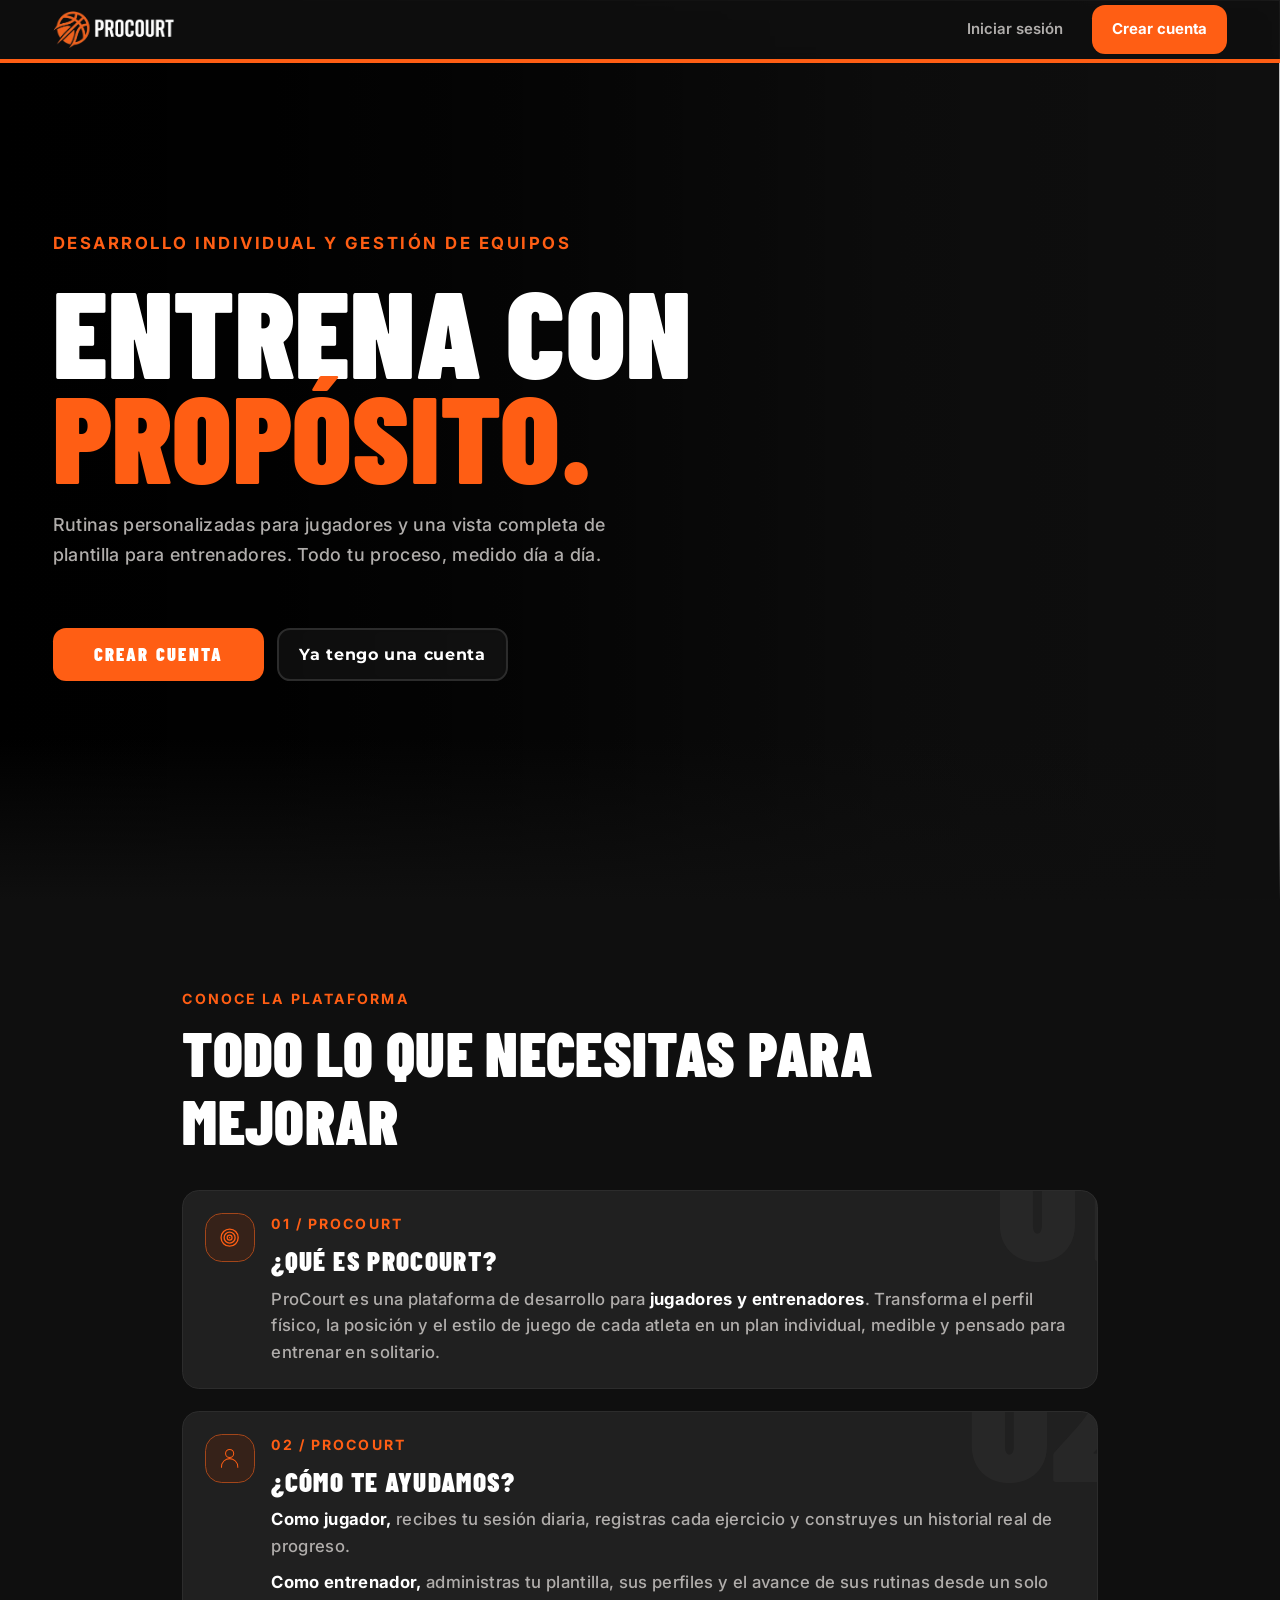
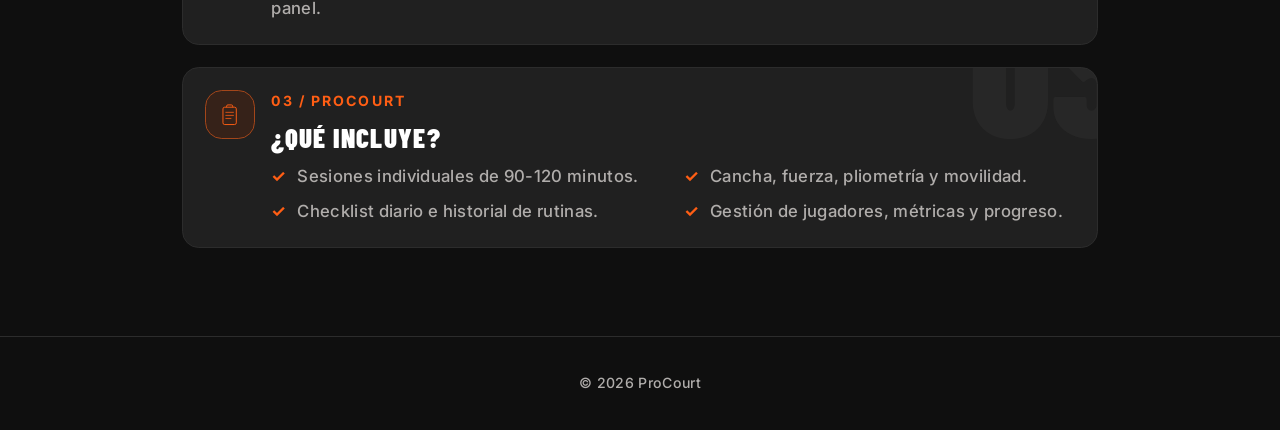
==== commit c83d3b2b: "Actualizacion ProCourt" ====
--- a/index.html
+++ b/index.html
@@ -10,16 +10,15 @@
     <meta name="theme-color" content="#0f0f0f" />
     <title>ProCourt</title>
 
-    <!-- Agrega aquí tu favicon cuando lo tengas:
-    <link rel="icon" href="./assets/Logo/favicon.png" /> -->
-
+    <link rel="icon" href="./assets/Logo/favicon.png" />
     <link rel="preconnect" href="https://fonts.googleapis.com" />
     <link rel="preconnect" href="https://fonts.gstatic.com" crossorigin />
     <link
-      href="https://fonts.googleapis.com/css2?family=Anton&family=Inter:wght@500;600;700&family=Montserrat:wght@700&display=swap"
+      href="https://fonts.googleapis.com/css2?family=Barlow+Condensed:wght@400;500;600;700;800;900&family=Inter:wght@500;600;700&family=Montserrat:wght@700&display=swap"
       rel="stylesheet"
     />
     <link rel="stylesheet" href="./css/styles.css" />
+    <script src="./scripts/index.js" defer></script>
   </head>
   <body>
     <header class="sitio-header">
@@ -33,8 +32,8 @@
           />
         </a>
         <nav class="header-acciones" aria-label="Cuenta">
-          <button type="button" class="btn btn-enlace">Iniciar sesión</button>
-          <button type="button" class="btn btn-primario">Crear cuenta</button>
+          <button type="button" class="btn btn-enlace iniciar">Iniciar sesión</button>
+          <button type="button" class="btn btn-primario crear">Crear cuenta</button>
         </nav>
       </div>
     </header>
@@ -59,10 +58,10 @@
             plantilla para entrenadores. Todo tu proceso, medido día a día.
           </p>
           <div class="hero-acciones">
-            <button type="button" class="btn btn-grande btn-cta">
+            <button type="button" class="btn btn-grande btn-cta crear">
               CREAR CUENTA
             </button>
-            <button type="button" class="btn btn-secundario btn-grande">
+            <button type="button" class="btn btn-secundario btn-grande iniciar">
               Ya tengo una cuenta
             </button>
           </div>
--- a/css/styles.css
+++ b/css/styles.css
@@ -12,7 +12,7 @@
     --color-vidrio: rgba(255, 255, 255, 0.05);
     --color-vidrio-hover: rgba(255, 255, 255, 0.1);
 
-    --fuente-titulos: 'Anton', sans-serif;
+    --fuente-titulos: 'Barlow Condensed', sans-serif;
     --fuente-textos: 'Inter', sans-serif;
     --fuente-extras: 'Montserrat', sans-serif;
 
@@ -88,7 +88,7 @@
 h2,
 h3 {
     font-family: var(--fuente-titulos);
-    font-weight: 400;
+    font-weight: 900;
     color: var(--color-blanco);
 }
 
@@ -176,7 +176,7 @@
     color: var(--color-blanco);
     font-family: var(--fuente-titulos);
     font-size: 1.05rem;
-    font-weight: 400;
+    font-weight: 900;
     letter-spacing: 0.12em;
 }
 
@@ -280,7 +280,7 @@
 
 .hero-titulo {
     font-size: var(--titulo-hero);
-    line-height: 0.98;
+    line-height: 0.85;
 }
 
 .hero-texto {
@@ -350,6 +350,7 @@
     line-height: 1;
     opacity: 0.05;
     pointer-events: none;
+    font-weight: 900;
 }
 
 .tarjeta-contenido {
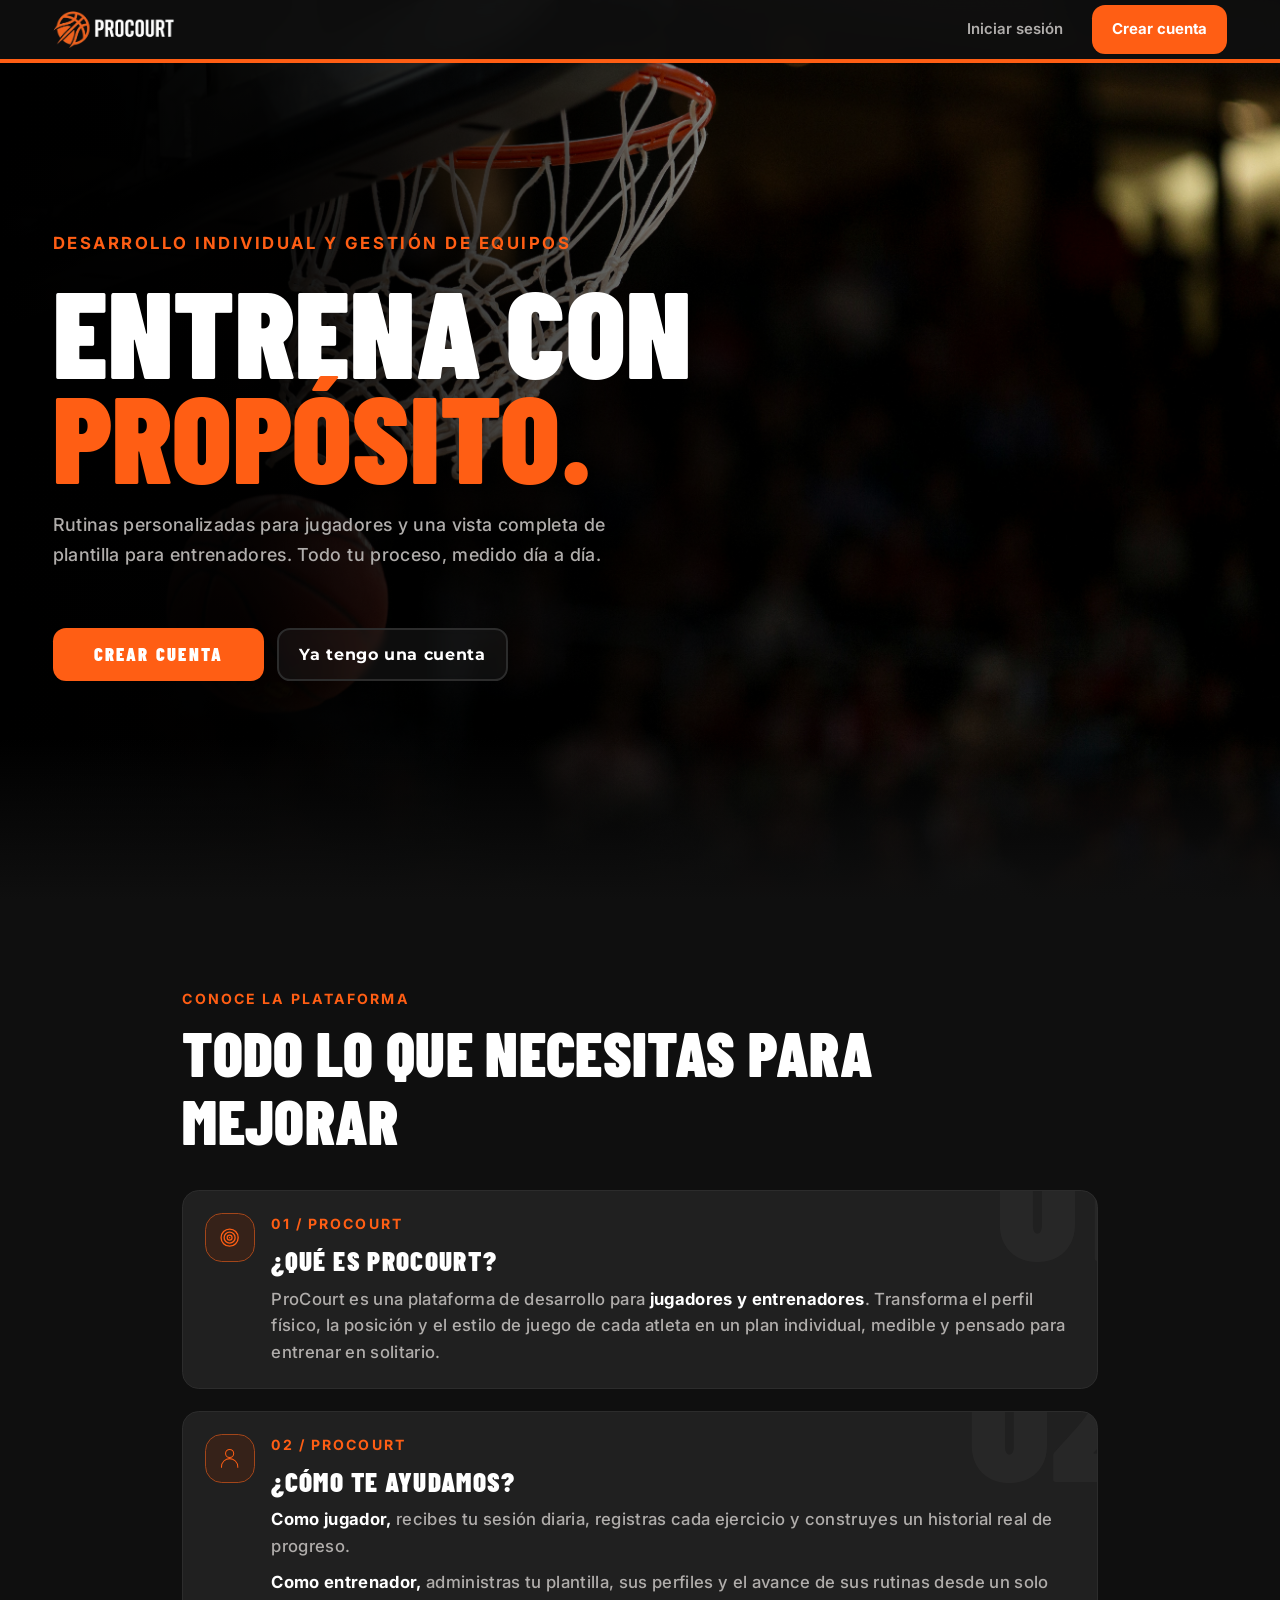
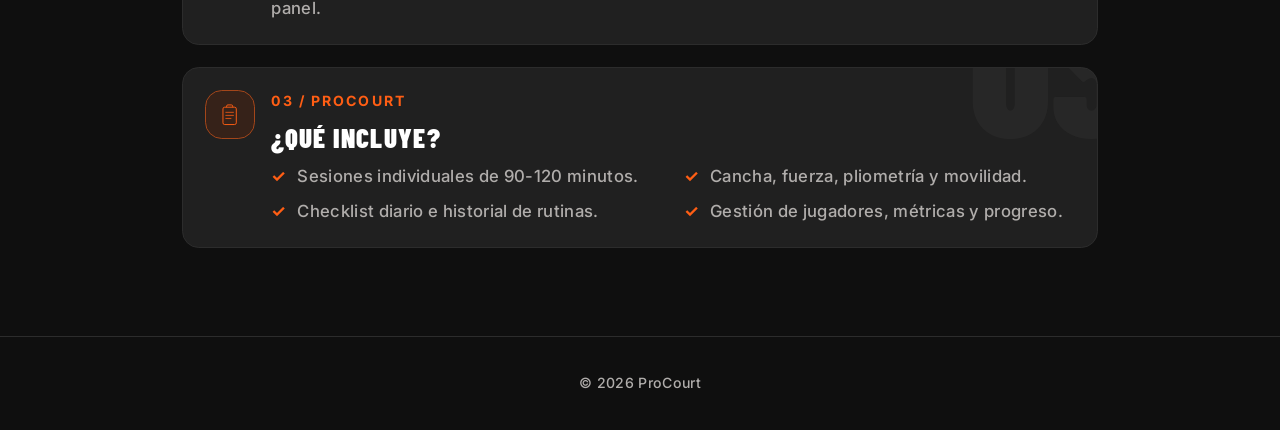
==== commit c58ecf59: "Fix image source filename case in index.html Update image source in hero section to use lowercase fi" ====
--- a/index.html
+++ b/index.html
@@ -41,7 +41,7 @@
     <main>
       <section class="hero">
         <img
-          src="./assets/Fondo/Fondo.jpg"
+          src="./assets/Fondo/fondo.jpg"
           alt=""
           aria-hidden="true"
           class="hero-fondo"
